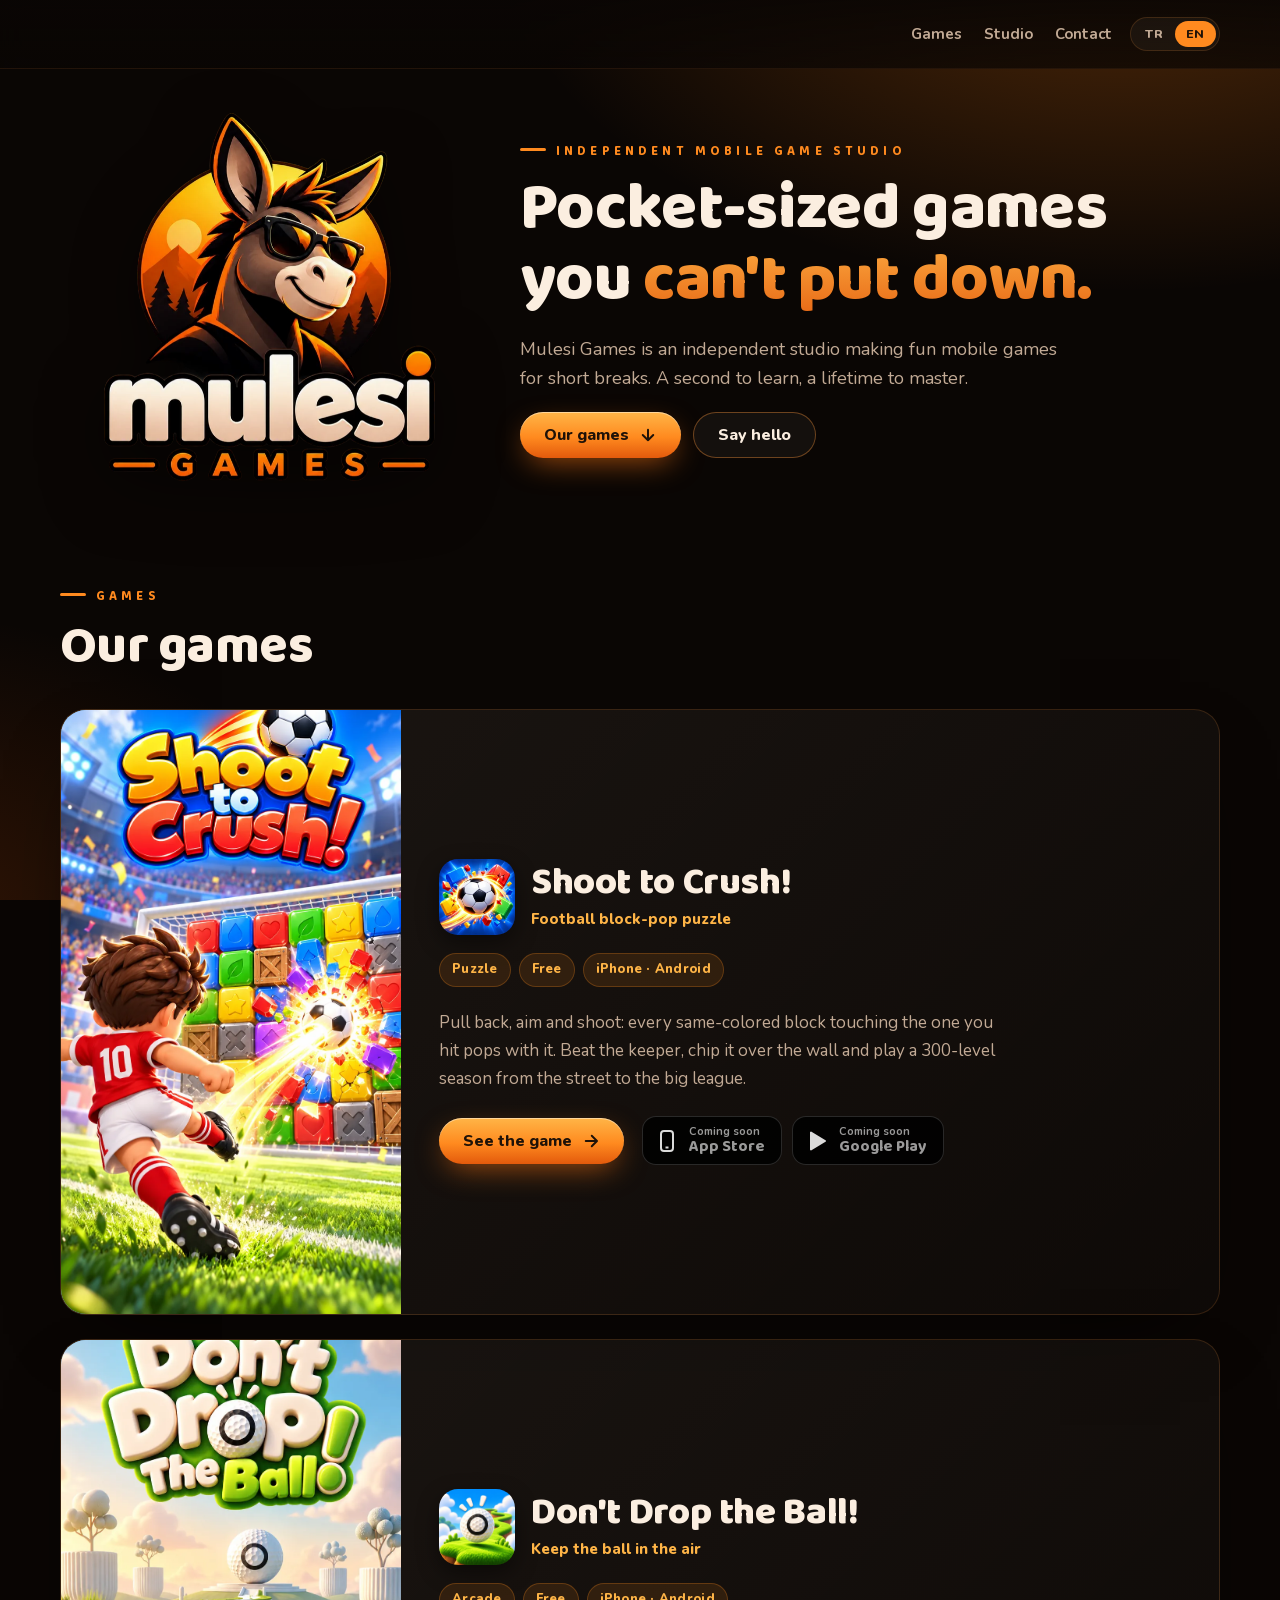
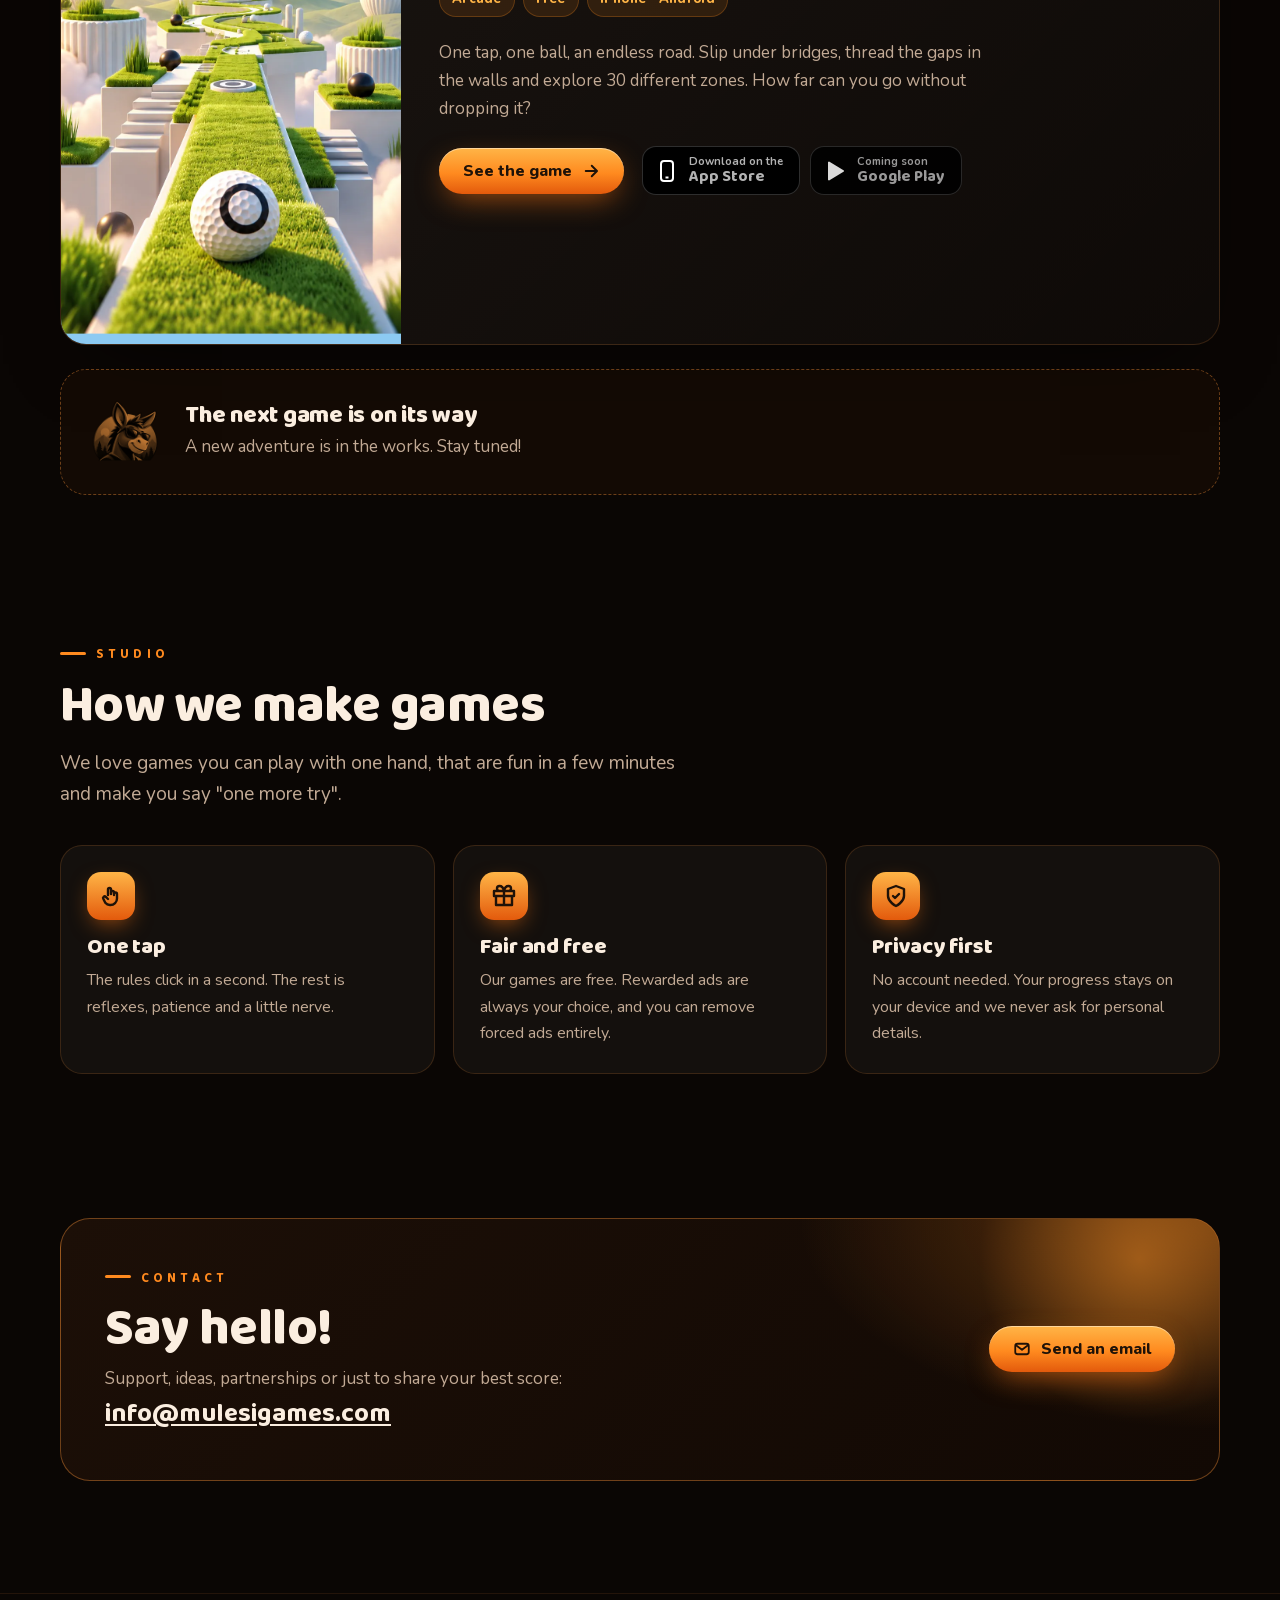
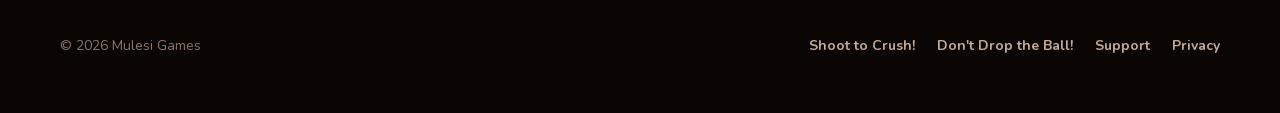
==== index.html @ 301cf57c "Don't Drop is live: App Store link on the home and game pages, Smart App Banner Co-Authored-By: Clau" ====
<!doctype html>
<html lang="en" class="lang-en">
<head>
<meta charset="utf-8">
<meta name="viewport" content="width=device-width, initial-scale=1">
<title>Mulesi Games</title>
<meta name="description" content="Mulesi Games is an independent mobile game studio. Pocket-sized games you can't put down, like Shoot to Crush! and Don't Drop the Ball!">
<meta name="theme-color" content="#0a0604">
<meta property="og:title" content="Mulesi Games">
<meta property="og:description" content="Pocket-sized games you can't put down.">
<meta property="og:image" content="https://mulesigames.com/assets/img/banner.webp">
<meta property="og:url" content="https://mulesigames.com/">
<meta name="twitter:card" content="summary_large_image">
<link rel="icon" type="image/png" href="/favicon.png">
<link rel="apple-touch-icon" href="/apple-touch-icon.png">
<link rel="preload" href="/assets/fonts/baloo2-latin.woff2" as="font" type="font/woff2" crossorigin>
<link rel="stylesheet" href="/assets/site.css?v=5">
<script>(function(){var l;try{l=localStorage.getItem("lang")}catch(e){}if(l!=="tr"&&l!=="en")l=(navigator.language||"").toLowerCase().indexOf("tr")===0?"tr":"en";document.documentElement.className="lang-"+l;document.documentElement.lang=l})()</script>
</head>
<body>

<header class="top">
  <div class="wrap">
    <a class="brand" href="/" aria-label="Mulesi Games">
      <!-- ana sayfa: hero'daki büyük logo kaydırınca küçülüp buraya yerleşir (site.js) -->
      <span class="dock" aria-hidden="true"></span>
    </a>
    <nav class="nav">
      <a href="#games"><span data-l="tr">Oyunlar</span><span data-l="en">Games</span></a>
      <a href="#studio"><span data-l="tr">Stüdyo</span><span data-l="en">Studio</span></a>
      <a href="#contact"><span data-l="tr">İletişim</span><span data-l="en">Contact</span></a>
    </nav>
    <div class="lang" role="group" aria-label="Language"><button data-set="tr">TR</button><button data-set="en">EN</button></div>
  </div>
</header>

<main>

<section class="hero">
  <div class="wrap">
    <div class="hero-copy">
      <span class="kicker"><span data-l="tr">Bağımsız mobil oyun stüdyosu</span><span data-l="en">Independent mobile game studio</span></span>
      <h1>
        <span data-l="tr">Cebine sığan, <em>elinden bırakamayacağın</em> oyunlar.</span>
        <span data-l="en">Pocket-sized games you <em>can't put down.</em></span>
      </h1>
      <p data-l="tr">Mulesi Games, kısa molalar için eğlenceli mobil oyunlar yapan bağımsız bir stüdyo. Öğrenmesi bir saniye, ustalaşması bir ömür.</p>
      <p data-l="en">Mulesi Games is an independent studio making fun mobile games for short breaks. A second to learn, a lifetime to master.</p>
      <div class="row">
        <a class="btn btn-hot" href="#games"><span data-l="tr">Oyunlarımız</span><span data-l="en">Our games</span>
          <svg viewBox="0 0 24 24" fill="none" stroke="currentColor" stroke-width="2.6" stroke-linecap="round" stroke-linejoin="round" aria-hidden="true"><path d="M12 5v14M5 12l7 7 7-7"/></svg></a>
        <a class="btn btn-ghost" href="#contact"><span data-l="tr">Bize yaz</span><span data-l="en">Say hello</span></a>
      </div>
    </div>
    <div class="hero-art hero-logo-box">
      <img class="hero-logo" src="/assets/img/mulesi-logo.webp" alt="Mulesi Games" width="640" height="707">
    </div>
  </div>
</section>

<section id="games">
  <div class="wrap">
    <span class="kicker" data-reveal><span data-l="tr">Oyunlar</span><span data-l="en">Games</span></span>
    <h2 class="title" data-reveal style="--i:1"><span data-l="tr">Oyunlarımız</span><span data-l="en">Our games</span></h2>

    <div class="games">
      <article class="game" data-reveal>
        <a class="art" href="/shoottocrush/" aria-label="Shoot to Crush!">
          <img data-parallax="-0.04" src="/shoottocrush/img/splash.webp" alt="" width="941" height="1672" loading="lazy">
        </a>
        <div class="info">
          <div class="head">
            <img src="/shoottocrush/img/icon.webp" alt="" width="76" height="76" loading="lazy">
            <div>
              <h3>Shoot to Crush!</h3>
              <div class="tag"><span data-l="tr">Şut çek, blokları patlat!</span><span data-l="en">Football block-pop puzzle</span></div>
            </div>
          </div>
          <ul class="chips">
            <li><span data-l="tr">Bulmaca</span><span data-l="en">Puzzle</span></li>
            <li><span data-l="tr">Ücretsiz</span><span data-l="en">Free</span></li>
            <li>iPhone · Android</li>
          </ul>
          <p data-l="tr">Topu ger, nişan al, şut çek: vurduğun bloğa değen aynı renkli bütün bloklar patlar. Kaleciyi atlat, barajın üstünden aşırt, mahalle sahasından büyük lige 300 seviyelik bir sezon oyna.</p>
          <p data-l="en">Pull back, aim and shoot: every same-colored block touching the one you hit pops with it. Beat the keeper, chip it over the wall and play a 300-level season from the street to the big league.</p>
          <div class="actions">
            <a class="btn btn-hot" href="/shoottocrush/"><span data-l="tr">Oyunu keşfet</span><span data-l="en">See the game</span>
              <svg viewBox="0 0 24 24" fill="none" stroke="currentColor" stroke-width="2.6" stroke-linecap="round" stroke-linejoin="round" aria-hidden="true"><path d="M5 12h14M13 5l7 7-7 7"/></svg></a>
            <div class="stores">
              <span class="store soon">
                <svg viewBox="0 0 24 24" fill="none" stroke="currentColor" stroke-width="2" aria-hidden="true"><rect x="6" y="2" width="12" height="20" rx="3"/><path d="M10.5 18.5h3"/></svg>
                <span><span data-l="tr">Yakında</span><span data-l="en">Coming soon</span><b>App Store</b></span>
              </span>
              <span class="store soon">
                <svg viewBox="0 0 24 24" aria-hidden="true"><path fill="currentColor" d="M5 3.5v17a1 1 0 0 0 1.5.87l14-8.5a1 1 0 0 0 0-1.74l-14-8.5A1 1 0 0 0 5 3.5z"/></svg>
                <span><span data-l="tr">Yakında</span><span data-l="en">Coming soon</span><b>Google Play</b></span>
              </span>
            </div>
          </div>
        </div>
      </article>

      <article class="game" data-reveal>
        <a class="art" href="/dontdrop/" aria-label="Don't Drop the Ball!">
          <img data-parallax="-0.04" src="/dontdrop/img/splash.webp" alt="" width="941" height="1672" loading="lazy">
        </a>
        <div class="info">
          <div class="head">
            <img src="/dontdrop/img/icon.webp" alt="" width="76" height="76" loading="lazy">
            <div>
              <h3>Don't Drop the Ball!</h3>
              <div class="tag"><span data-l="tr">Topu havada tut, rekoru kır</span><span data-l="en">Keep the ball in the air</span></div>
            </div>
          </div>
          <ul class="chips">
            <li>Arcade</li>
            <li><span data-l="tr">Ücretsiz</span><span data-l="en">Free</span></li>
            <li>iPhone · Android</li>
          </ul>
          <p data-l="tr">Bir dokunuş, bir top, bitmeyen bir yol. Köprülerin altından geç, duvarlardaki boşluklardan süzül, 30 farklı bölgeyi keşfet. Topu yere düşürmeden ne kadar uzağa gidebilirsin?</p>
          <p data-l="en">One tap, one ball, an endless road. Slip under bridges, thread the gaps in the walls and explore 30 different zones. How far can you go without dropping it?</p>
          <div class="actions">
            <a class="btn btn-hot" href="/dontdrop/"><span data-l="tr">Oyunu keşfet</span><span data-l="en">See the game</span>
              <svg viewBox="0 0 24 24" fill="none" stroke="currentColor" stroke-width="2.6" stroke-linecap="round" stroke-linejoin="round" aria-hidden="true"><path d="M5 12h14M13 5l7 7-7 7"/></svg></a>
            <div class="stores">
              <a class="store" href="https://apps.apple.com/app/id6822389114" target="_blank" rel="noopener" aria-label="Don't Drop the Ball! App Store">
                <svg viewBox="0 0 24 24" fill="none" stroke="currentColor" stroke-width="2" aria-hidden="true"><rect x="6" y="2" width="12" height="20" rx="3"/><path d="M10.5 18.5h3"/></svg>
                <span><span data-l="tr">Hemen indir</span><span data-l="en">Download on the</span><b>App Store</b></span>
              </a>
              <span class="store soon">
                <svg viewBox="0 0 24 24" aria-hidden="true"><path fill="currentColor" d="M5 3.5v17a1 1 0 0 0 1.5.87l14-8.5a1 1 0 0 0 0-1.74l-14-8.5A1 1 0 0 0 5 3.5z"/></svg>
                <span><span data-l="tr">Yakında</span><span data-l="en">Coming soon</span><b>Google Play</b></span>
              </span>
            </div>
          </div>
        </div>
      </article>

      <div class="next" data-reveal="left">
        <img src="/assets/img/mascot.webp" alt="" width="72" height="72" loading="lazy">
        <div>
          <h3><span data-l="tr">Sıradaki oyun yolda</span><span data-l="en">The next game is on its way</span></h3>
          <p data-l="tr">Yeni bir macera hazırlanıyor. Takipte kal!</p>
          <p data-l="en">A new adventure is in the works. Stay tuned!</p>
        </div>
      </div>
    </div>
  </div>
</section>

<section id="studio">
  <div class="wrap">
    <span class="kicker" data-reveal><span data-l="tr">Stüdyo</span><span data-l="en">Studio</span></span>
    <h2 class="title" data-reveal style="--i:1"><span data-l="tr">Nasıl oyun yapıyoruz?</span><span data-l="en">How we make games</span></h2>
    <p class="lead" data-reveal style="--i:2" data-l="tr">Tek elle oynanan, birkaç dakikada keyif veren ve her denemede "bir daha" dedirten oyunlar seviyoruz.</p>
    <p class="lead" data-reveal style="--i:2" data-l="en">We love games you can play with one hand, that are fun in a few minutes and make you say "one more try".</p>

    <div class="values">
      <div class="value" data-reveal style="--i:0">
        <div class="ic"><svg viewBox="0 0 24 24" fill="none" stroke="currentColor" stroke-width="2.4" stroke-linecap="round" stroke-linejoin="round" aria-hidden="true"><path d="M9 11V5.5a1.5 1.5 0 0 1 3 0V10m0-1.5a1.5 1.5 0 0 1 3 0V11m0-1a1.5 1.5 0 0 1 3 0v4.5a6.5 6.5 0 0 1-6.5 6.5h-.6a6 6 0 0 1-4.6-2.2L4.4 15a1.6 1.6 0 0 1 2.4-2.1L9 15"/></svg></div>
        <h3><span data-l="tr">Tek dokunuş</span><span data-l="en">One tap</span></h3>
        <p data-l="tr">Kurallar bir saniyede anlaşılır. Gerisi refleks, sabır ve biraz da cesaret.</p>
        <p data-l="en">The rules click in a second. The rest is reflexes, patience and a little nerve.</p>
      </div>
      <div class="value" data-reveal style="--i:1">
        <div class="ic"><svg viewBox="0 0 24 24" fill="none" stroke="currentColor" stroke-width="2.4" stroke-linecap="round" stroke-linejoin="round" aria-hidden="true"><path d="M20 12v9H4v-9M2 7h20v5H2zM12 21V7M12 7H7.5a2.5 2.5 0 1 1 0-5C11 2 12 7 12 7zM12 7h4.5a2.5 2.5 0 1 0 0-5C13 2 12 7 12 7z"/></svg></div>
        <h3><span data-l="tr">Adil ve ücretsiz</span><span data-l="en">Fair and free</span></h3>
        <p data-l="tr">Oyunlarımız ücretsiz. Ödüllü reklamları izleyip izlememek senin seçimin; istersen zorunlu reklamları tamamen kaldırabilirsin.</p>
        <p data-l="en">Our games are free. Rewarded ads are always your choice, and you can remove forced ads entirely.</p>
      </div>
      <div class="value" data-reveal style="--i:2">
        <div class="ic"><svg viewBox="0 0 24 24" fill="none" stroke="currentColor" stroke-width="2.4" stroke-linecap="round" stroke-linejoin="round" aria-hidden="true"><path d="M12 22s8-4 8-10V5l-8-3-8 3v7c0 6 8 10 8 10z"/><path d="M9 12l2 2 4-4"/></svg></div>
        <h3><span data-l="tr">Gizliliğe saygı</span><span data-l="en">Privacy first</span></h3>
        <p data-l="tr">Hesap açmak gerekmez. İlerlemen cihazında kalır, kişisel bilgilerini istemeyiz.</p>
        <p data-l="en">No account needed. Your progress stays on your device and we never ask for personal details.</p>
      </div>
    </div>
  </div>
</section>

<section id="contact">
  <div class="wrap">
    <div class="contact" data-reveal>
      <div>
        <span class="kicker"><span data-l="tr">İletişim</span><span data-l="en">Contact</span></span>
        <h2 class="title"><span data-l="tr">Merhaba de!</span><span data-l="en">Say hello!</span></h2>
        <p data-l="tr">Destek, öneri, iş birliği ya da sadece rekorunu paylaşmak için:</p>
        <p data-l="en">Support, ideas, partnerships or just to share your best score:</p>
        <p><a class="mail" href="mailto:info@mulesigames.com">info@mulesigames.com</a></p>
      </div>
      <a class="btn btn-hot" href="mailto:info@mulesigames.com">
        <svg viewBox="0 0 24 24" fill="none" stroke="currentColor" stroke-width="2.4" stroke-linecap="round" stroke-linejoin="round" aria-hidden="true"><rect x="3" y="5" width="18" height="14" rx="3"/><path d="M4 7l8 6 8-6"/></svg>
        <span data-l="tr">E-posta gönder</span><span data-l="en">Send an email</span></a>
    </div>
  </div>
</section>

</main>

<footer>
  <div class="wrap">
    <span>© <span data-year>2026</span> Mulesi Games</span>
    <div class="links">
      <a href="/shoottocrush/">Shoot to Crush!</a>
      <a href="/dontdrop/">Don't Drop the Ball!</a>
      <a href="/dontdrop/#support"><span data-l="tr">Destek</span><span data-l="en">Support</span></a>
      <a href="/dontdrop/privacy/"><span data-l="tr">Gizlilik</span><span data-l="en">Privacy</span></a>
    </div>
  </div>
</footer>

<script src="/assets/site.js?v=3" defer></script>
</body>
</html>
---- assets/site.css ----
/* Mulesi Games — shared styles. Warm dark like the studio banner: black, glowing orange, cream. */

@font-face { font-family: "Baloo 2"; font-style: normal; font-weight: 600 800; font-display: swap;
  src: url(/assets/fonts/baloo2-latin-ext.woff2) format("woff2");
  unicode-range: U+0100-02BA, U+02BD-02C5, U+02C7-02CC, U+02CE-02D7, U+02DD-02FF, U+0304, U+0308, U+0329, U+1D00-1DBF, U+1E00-1E9F, U+1EF2-1EFF, U+2020, U+20A0-20AB, U+20AD-20C4, U+2113, U+2C60-2C7F, U+A720-A7FF; }
@font-face { font-family: "Baloo 2"; font-style: normal; font-weight: 600 800; font-display: swap;
  src: url(/assets/fonts/baloo2-latin.woff2) format("woff2");
  unicode-range: U+0000-00FF, U+0131, U+0152-0153, U+02BB-02BC, U+02C6, U+02DA, U+02DC, U+0304, U+0308, U+0329, U+2000-206F, U+20AC, U+2122, U+2191, U+2193, U+2212, U+2215, U+FEFF, U+FFFD; }
@font-face { font-family: "Nunito"; font-style: normal; font-weight: 400 800; font-display: swap;
  src: url(/assets/fonts/nunito-latin-ext.woff2) format("woff2");
  unicode-range: U+0100-02BA, U+02BD-02C5, U+02C7-02CC, U+02CE-02D7, U+02DD-02FF, U+0304, U+0308, U+0329, U+1D00-1DBF, U+1E00-1E9F, U+1EF2-1EFF, U+2020, U+20A0-20AB, U+20AD-20C4, U+2113, U+2C60-2C7F, U+A720-A7FF; }
@font-face { font-family: "Nunito"; font-style: normal; font-weight: 400 800; font-display: swap;
  src: url(/assets/fonts/nunito-latin.woff2) format("woff2");
  unicode-range: U+0000-00FF, U+0131, U+0152-0153, U+02BB-02BC, U+02C6, U+02DA, U+02DC, U+0304, U+0308, U+0329, U+2000-206F, U+20AC, U+2122, U+2191, U+2193, U+2212, U+2215, U+FEFF, U+FFFD; }

:root {
  --bg: #0a0604;
  --bg-2: #120a06;
  --card: rgba(255, 236, 214, 0.045);
  --card-hi: rgba(255, 236, 214, 0.075);
  --line: rgba(255, 150, 60, 0.16);
  --line-hi: rgba(255, 150, 60, 0.38);
  --cream: #fbeee0;
  --muted: #c2aa95;
  --dim: #8d7764;
  --orange: #ff8a1f;
  --orange-2: #ffb547;
  --deep: #e35a0c;
  --ink: #1f1208;
  --radius: 26px;
  --display: "Baloo 2", "Nunito", system-ui, sans-serif;
  --body: "Nunito", system-ui, -apple-system, "Segoe UI", Roboto, sans-serif;
  color-scheme: dark;
}

* { box-sizing: border-box; }
html { scroll-behavior: smooth; -webkit-text-size-adjust: 100%; }
body {
  margin: 0;
  min-height: 100vh;
  background-color: var(--bg);
  background-image:
    radial-gradient(900px 520px at 88% -8%, rgba(255, 128, 20, 0.30), transparent 70%),
    radial-gradient(700px 480px at -10% 105%, rgba(227, 90, 12, 0.20), transparent 70%);
  background-attachment: fixed;
  color: var(--cream);
  font: 17px/1.65 var(--body);
  overflow-x: hidden;
}
img { max-width: 100%; height: auto; display: block; }
a { color: var(--orange-2); text-decoration-thickness: 1.5px; text-underline-offset: 3px; }
a:hover { color: var(--cream); }
h1, h2, h3 { font-family: var(--display); line-height: 1.08; margin: 0; letter-spacing: -0.01em; }
p { margin: 0 0 1em; }

/* both languages live in the page; the <html> class shows one */
.lang-tr [data-l="en"], .lang-en [data-l="tr"] { display: none !important; }

.wrap { width: min(1160px, 100% - 32px); margin-inline: auto; }

/* ------------------------------------------------------------------ header */

.top {
  position: sticky; top: 0; z-index: 20;
  background: linear-gradient(180deg, rgba(10, 6, 4, 0.92), rgba(10, 6, 4, 0.72));
  backdrop-filter: blur(14px); -webkit-backdrop-filter: blur(14px);
  border-bottom: 1px solid rgba(255, 150, 60, 0.10);
}
.top .wrap { display: flex; align-items: center; gap: 18px; height: 68px; }
.brand { display: flex; align-items: center; gap: 10px; color: var(--cream); text-decoration: none; margin-right: auto; }
.brand img { width: 44px; height: 44px; }
.brand b { font-family: var(--display); font-weight: 800; font-size: 26px; letter-spacing: -0.02em; line-height: 1; }
.brand b i { font-style: normal; color: var(--orange); }
.brand small { display: block; font-family: var(--display); font-weight: 700; font-size: 10.5px; letter-spacing: 0.42em; color: var(--orange); margin-top: 2px; }
.nav { display: flex; gap: 22px; }
.nav a { color: var(--muted); text-decoration: none; font-weight: 700; font-size: 15px; }
.nav a:hover { color: var(--cream); }
.lang {
  display: inline-flex; padding: 3px; border-radius: 999px;
  background: var(--card); border: 1px solid var(--line);
}
.lang button {
  appearance: none; border: 0; background: transparent; color: var(--muted);
  font: 800 12.5px/1 var(--body); letter-spacing: 0.06em; padding: 7px 11px; border-radius: 999px; cursor: pointer;
}
.lang-tr .lang [data-set="tr"], .lang-en .lang [data-set="en"] { background: var(--orange); color: var(--ink); }

/* ------------------------------------------------------------------ buttons, chips */

.btn {
  display: inline-flex; align-items: center; gap: 10px;
  padding: 14px 24px; border-radius: 999px;
  font: 800 16px/1 var(--body); text-decoration: none; cursor: pointer;
  transition: transform 0.15s ease, box-shadow 0.15s ease, background 0.15s ease;
}
.btn:hover { transform: translateY(-2px); }
.btn-hot {
  background: linear-gradient(180deg, var(--orange-2), var(--orange) 55%, var(--deep));
  color: var(--ink);
  box-shadow: 0 10px 30px -8px rgba(255, 120, 20, 0.65), inset 0 1px 0 rgba(255, 255, 255, 0.45);
}
.btn-hot:hover { color: var(--ink); box-shadow: 0 14px 38px -8px rgba(255, 120, 20, 0.8), inset 0 1px 0 rgba(255, 255, 255, 0.45); }
.btn-ghost { color: var(--cream); background: var(--card); border: 1px solid var(--line-hi); }
.btn-ghost:hover { color: var(--cream); background: var(--card-hi); }
.btn svg { width: 18px; height: 18px; }

.chips { display: flex; flex-wrap: wrap; gap: 8px; margin: 0 0 22px; padding: 0; list-style: none; }
.chips li {
  font-size: 13px; font-weight: 800; letter-spacing: 0.02em;
  padding: 5px 12px; border-radius: 999px;
  background: rgba(255, 138, 31, 0.12); color: var(--orange-2); border: 1px solid rgba(255, 138, 31, 0.25);
}

.stores { display: flex; flex-wrap: wrap; gap: 10px; }
.store {
  display: inline-flex; align-items: center; gap: 10px;
  padding: 9px 16px 9px 12px; border-radius: 14px;
  background: #000; border: 1px solid rgba(255, 255, 255, 0.18); color: #fff;
  text-decoration: none; line-height: 1.1;
}
.store svg { width: 24px; height: 24px; flex: none; }
.store span { display: block; font-size: 11px; color: rgba(255, 255, 255, 0.7); font-weight: 700; }
.store b { display: block; font-size: 16px; font-family: var(--display); font-weight: 700; }
.store.soon { opacity: 0.85; }
a.store { transition: transform 0.15s, border-color 0.15s; }
a.store:hover { transform: translateY(-2px); border-color: rgba(255, 255, 255, 0.5); }

/* ------------------------------------------------------------------ sections */

section { padding: 72px 0; }
.kicker {
  display: inline-block; font-family: var(--display); font-weight: 700;
  font-size: 13px; letter-spacing: 0.32em; text-transform: uppercase; color: var(--orange);
  margin-bottom: 12px;
}
.kicker::before { content: ""; display: inline-block; width: 26px; height: 3px; border-radius: 3px; background: var(--orange); vertical-align: middle; margin-right: 10px; transform: translateY(-2px); }
.title { font-size: clamp(34px, 5vw, 52px); font-weight: 800; margin-bottom: 14px; }
.lead { color: var(--muted); font-size: 19px; max-width: 640px; }

/* ------------------------------------------------------------------ studio hero */

.hero { padding: 40px 0 24px; }
.hero .wrap { display: grid; grid-template-columns: 0.75fr 1.25fr; gap: 40px; align-items: center; }
/* logo solda, yazı sağda */
.hero .hero-art { grid-column: 1; grid-row: 1; }
.hero .hero-copy { grid-column: 2; grid-row: 1; }
.hero h1 { font-size: clamp(38px, 5.6vw, 66px); font-weight: 800; margin-bottom: 18px; }
.hero h1 em { font-style: normal; background: linear-gradient(180deg, var(--orange-2), var(--deep)); -webkit-background-clip: text; background-clip: text; color: transparent; }
.hero-copy > p { color: var(--muted); font-size: 18px; max-width: 540px; }
.hero .row { display: flex; flex-wrap: wrap; gap: 12px; margin-top: 8px; }

.hero-art { position: relative; justify-self: center; width: min(360px, 100%); aspect-ratio: 483 / 430; }
.hero-art .sun {
  position: absolute; inset: -18% -14% -6%; border-radius: 50%;
  background: radial-gradient(closest-side, rgba(255, 150, 40, 0.55), rgba(255, 110, 10, 0.18) 60%, transparent);
  filter: blur(8px);
}
.hero-art .mascot { position: relative; width: 100%; height: auto; filter: drop-shadow(0 24px 40px rgba(0, 0, 0, 0.55)); }
.hero-art .ball {
  position: absolute; width: 34px; height: 34px; right: 2%; top: 4%; border-radius: 50%;
  background: radial-gradient(circle at 34% 30%, #fff3d6, var(--orange-2) 30%, var(--orange) 60%, var(--deep));
  box-shadow: 0 10px 24px -4px rgba(255, 120, 20, 0.7);
}

/* ana sayfa: standart logo hero'da büyük; kaydırınca küçülüp başlığın sol üstündeki .dock'a yerleşir (site.js,
   html.flying). JavaScript yoksa logo hero'da kalır. */
.hero-logo-box { aspect-ratio: 640 / 707; width: min(340px, 100%); }
.hero-logo { display: block; width: 100%; height: auto; filter: drop-shadow(0 24px 40px rgba(0, 0, 0, 0.55)); }
.brand .dock { display: block; width: 46px; height: 51px; }
.flying .hero-logo { visibility: hidden; }
.fly-logo {
  position: fixed; left: 0; top: 0; z-index: 30; pointer-events: none; transform-origin: 0 0; will-change: transform;
  filter: drop-shadow(0 18px 30px rgba(0, 0, 0, 0.5));
}

/* ------------------------------------------------------------------ game cards */

.games { display: grid; gap: 24px; margin-top: 34px; }
.game {
  display: grid; grid-template-columns: minmax(250px, 340px) 1fr; gap: 0;
  border-radius: var(--radius); overflow: hidden;
  background: linear-gradient(135deg, rgba(255, 236, 214, 0.07), rgba(255, 236, 214, 0.02));
  border: 1px solid var(--line);
  box-shadow: 0 30px 80px -40px rgba(0, 0, 0, 0.9);
}
.game .art { position: relative; background: #8ccaf2; min-height: 100%; }
.game .art img { width: 100%; height: 100%; object-fit: cover; object-position: 50% 12%; }
.game .info { padding: 36px 38px; display: flex; flex-direction: column; justify-content: center; }
.game .head { display: flex; align-items: center; gap: 16px; margin-bottom: 18px; }
.game .head img { width: 76px; height: 76px; border-radius: 19px; box-shadow: 0 8px 22px rgba(0, 0, 0, 0.45); }
.game h3 { font-size: clamp(28px, 3.4vw, 38px); font-weight: 800; }
.game .tag { color: var(--orange-2); font-weight: 800; font-size: 15px; margin-top: 4px; }
.game .info > p { color: var(--muted); max-width: 560px; }
.game .actions { display: flex; flex-wrap: wrap; align-items: center; gap: 14px 18px; margin-top: 6px; }

.next {
  display: flex; align-items: center; gap: 22px; padding: 26px 30px;
  border-radius: var(--radius); border: 1.5px dashed var(--line-hi);
  background: rgba(255, 138, 31, 0.04);
}
.next img { width: 72px; height: 72px; filter: grayscale(1) brightness(0.55) sepia(1) hue-rotate(-12deg) saturate(3); opacity: 0.8; }
.next h3 { font-size: 24px; font-weight: 800; }
.next p { margin: 4px 0 0; color: var(--muted); }

/* ------------------------------------------------------------------ studio values */

.values { display: grid; grid-template-columns: repeat(3, 1fr); gap: 18px; margin-top: 34px; }
.value { padding: 26px; border-radius: 22px; background: var(--card); border: 1px solid var(--line); }
.value .ic {
  width: 48px; height: 48px; border-radius: 14px; display: grid; place-items: center; margin-bottom: 16px;
  background: linear-gradient(180deg, var(--orange-2), var(--deep)); color: var(--ink);
  box-shadow: 0 8px 22px -6px rgba(255, 120, 20, 0.6);
}
.value .ic svg { width: 24px; height: 24px; }
.value h3 { font-size: 22px; font-weight: 800; margin-bottom: 8px; }
.value p { color: var(--muted); margin: 0; font-size: 16px; }

/* ------------------------------------------------------------------ contact */

.contact {
  position: relative; overflow: hidden;
  display: grid; grid-template-columns: 1fr auto; gap: 24px; align-items: center;
  padding: 44px; border-radius: 30px;
  background: radial-gradient(600px 300px at 100% 0%, rgba(255, 138, 31, 0.35), transparent 70%), linear-gradient(135deg, #1c0f07, #120904);
  border: 1px solid var(--line-hi);
}
.contact .title { margin-bottom: 8px; }
.contact p { color: var(--muted); margin: 0; }
.contact .mail { font-family: var(--display); font-weight: 700; font-size: clamp(20px, 2.6vw, 26px); color: var(--cream); word-break: break-all; }

/* ------------------------------------------------------------------ footer */

footer { padding: 40px 0 56px; border-top: 1px solid rgba(255, 150, 60, 0.10); margin-top: 40px; }
footer .wrap { display: flex; flex-wrap: wrap; gap: 14px 28px; align-items: center; justify-content: space-between; color: var(--dim); font-size: 14px; }
footer .links { display: flex; flex-wrap: wrap; gap: 8px 22px; }
footer a { color: var(--muted); text-decoration: none; font-weight: 700; }
footer a:hover { color: var(--cream); }

/* ------------------------------------------------------------------ game page */

.g-hero {
  position: relative; overflow: hidden; border-radius: 34px; margin-top: 28px;
  background: linear-gradient(180deg, #74bff3 0%, #a9dbfb 42%, #e5f4ff 70%, #bfe78f 100%);
  color: #183018;
  display: grid; grid-template-columns: 1.1fr 0.9fr; align-items: center; gap: 24px;
  padding: 48px 56px 0;
  box-shadow: 0 40px 120px -50px rgba(120, 200, 255, 0.55);
}
.g-hero::before {
  content: ""; position: absolute; inset: 0; pointer-events: none;
  background:
    radial-gradient(180px 70px at 12% 22%, rgba(255, 255, 255, 0.9), transparent 70%),
    radial-gradient(240px 80px at 30% 12%, rgba(255, 255, 255, 0.7), transparent 70%),
    radial-gradient(260px 90px at 92% 30%, rgba(255, 255, 255, 0.75), transparent 70%);
}
.g-hero > * { position: relative; }
.g-hero .copy { padding-bottom: 48px; }
.g-hero .logo { width: min(460px, 100%); filter: drop-shadow(0 14px 22px rgba(30, 80, 20, 0.28)); margin: 0 0 18px -10px; }
.g-hero .say { font-family: var(--display); font-weight: 800; font-size: clamp(22px, 2.6vw, 30px); line-height: 1.15; margin-bottom: 12px; color: #1d3b12; }
.g-hero p { color: #34512a; font-size: 18px; max-width: 520px; }
.g-hero .chips li { background: rgba(255, 255, 255, 0.65); color: #2d6a1a; border-color: rgba(45, 106, 26, 0.18); }
.phone {
  justify-self: center; width: min(320px, 80%); aspect-ratio: 941 / 1672;
  border-radius: 44px 44px 0 0; padding: 12px 12px 0; background: #11161d;
  box-shadow: 0 -10px 60px rgba(30, 60, 90, 0.35), inset 0 0 0 2px #2b333d;
}
.phone img { width: 100%; height: 100%; object-fit: cover; object-position: top; border-radius: 34px 34px 0 0; }

.shots {
  display: flex; gap: 18px; overflow-x: auto; scroll-snap-type: x mandatory;
  padding: 8px 16px 22px; margin: 30px -16px 0;
  scrollbar-width: thin; scrollbar-color: var(--orange) transparent;
}
.shots img {
  flex: none; width: 236px; aspect-ratio: 1320 / 2868; height: auto; scroll-snap-align: start;
  border-radius: 24px; box-shadow: 0 20px 50px -20px rgba(0, 0, 0, 0.9); border: 1px solid rgba(255, 255, 255, 0.08);
}

.features { display: grid; grid-template-columns: repeat(2, 1fr); gap: 18px; margin-top: 34px; }

.faq { margin-top: 30px; display: grid; gap: 12px; max-width: 820px; }
.faq details { border-radius: 18px; background: var(--card); border: 1px solid var(--line); padding: 0 22px; }
.faq details[open] { background: var(--card-hi); border-color: var(--line-hi); }
.faq summary { cursor: pointer; list-style: none; padding: 18px 0; font-weight: 800; font-size: 17px; display: flex; justify-content: space-between; gap: 16px; }
.faq summary::-webkit-details-marker { display: none; }
.faq summary::after { content: "+"; font-family: var(--display); font-size: 24px; line-height: 1; color: var(--orange); transition: transform 0.2s; }
.faq details[open] summary::after { transform: rotate(45deg); }
.faq details p { color: var(--muted); margin: 0 0 18px; }

/* ------------------------------------------------------------------ legal page */

.legal { max-width: 780px; padding-top: 48px; }
.legal h1 { font-size: clamp(32px, 4.6vw, 46px); font-weight: 800; margin-bottom: 8px; }
.legal h2 { font-size: 22px; font-weight: 800; margin: 34px 0 8px; color: var(--orange-2); }
.legal p { color: #e6d6c6; }
.legal .muted { color: var(--dim); font-size: 14px; }

/* ------------------------------------------------------------------ small screens */

@media (max-width: 860px) {
  .nav { display: none; }
  .hero { padding-top: 24px; }
  .hero .wrap { grid-template-columns: 1fr; gap: 8px; }
  .hero .hero-art, .hero .hero-copy { grid-column: 1; }
  .hero .hero-copy { grid-row: 2; }
  .hero-art { grid-row: 1; width: min(230px, 62%); }
  .hero-logo-box { width: min(200px, 52%); }
  .game { grid-template-columns: 1fr; }
  .game .art { aspect-ratio: 16 / 10; }
  .game .info { padding: 26px 22px 28px; }
  .values, .features { grid-template-columns: 1fr; }
  .contact { grid-template-columns: 1fr; padding: 30px 24px; }
  .g-hero { grid-template-columns: 1fr; padding: 32px 22px 0; text-align: left; }
  .g-hero .copy { padding-bottom: 8px; }
  section { padding: 56px 0; }
}
@media (max-width: 600px) {
  body { font-size: 16px; }
  .brand b { font-size: 23px; }
  .brand img { width: 38px; height: 38px; }
  .shots img { width: 200px; }
}

/* ------------------------------------------------------------------ motion
   Only when the visitor hasn't asked for reduced motion. Scroll reveals are armed by site.js
   (html[data-motion]) so the page is fully visible without JavaScript. */

/* scroll progress along the bottom of the header, with a ball riding the tip */
.progress { position: absolute; left: 0; right: 0; bottom: -1px; height: 3px; pointer-events: none; }
.progress i {
  position: absolute; inset: 0; transform-origin: 0 50%; transform: scaleX(var(--p, 0));
  background: linear-gradient(90deg, var(--deep), var(--orange), var(--orange-2));
}
.progress b {
  position: absolute; top: -5px; left: calc(var(--p, 0) * 100% - 13px); width: 13px; height: 13px; border-radius: 50%;
  transform: rotate(calc(var(--p, 0) * 1440deg));
  background: radial-gradient(circle at 35% 30%, #fff3d6, var(--orange-2) 35%, var(--deep));
  box-shadow: 0 0 12px rgba(255, 140, 30, 0.8);
  opacity: min(1, calc(var(--p, 0) * 40));
}

@media (prefers-reduced-motion: no-preference) {
  .top .wrap, .brand img, .brand b { transition: height 0.3s ease, width 0.3s ease, font-size 0.3s ease, transform 0.4s ease; }
  .top { transition: background 0.3s ease, box-shadow 0.3s ease; }
  .top.scrolled { background: rgba(10, 6, 4, 0.94); box-shadow: 0 10px 30px -12px rgba(0, 0, 0, 0.8); }
  .top.scrolled .wrap { height: 56px; }
  .top.scrolled .brand img { width: 36px; height: 36px; transform: rotate(-8deg); }
  .top.scrolled .brand b { font-size: 23px; }
  .top.scrolled .brand .dock { width: 40px; height: 44px; }
  .brand .dock { transition: width 0.3s ease, height 0.3s ease; }

  /* hero plays once on load */
  .hero-copy > * { animation: rise 0.8s cubic-bezier(0.2, 0.8, 0.2, 1) both; }
  .hero-copy > :nth-child(2) { animation-delay: 0.08s; }
  .hero-copy > :nth-child(3), .hero-copy > :nth-child(4) { animation-delay: 0.16s; }
  .hero-copy > :nth-child(5) { animation-delay: 0.24s; }
  .hero-art { animation: pop 0.9s cubic-bezier(0.2, 1.4, 0.4, 1) 0.15s both; }
  .hero-art .mascot { animation: float 6s ease-in-out infinite; }
  .hero-art .sun { animation: glow 4s ease-in-out infinite alternate; }
  .hero-art .ball { animation: bounce 1.6s cubic-bezier(0.5, 0, 0.5, 1) infinite alternate; }
  [data-parallax] { translate: 0 var(--py, 0px); }

  /* scroll reveals */
  html[data-motion] [data-reveal] {
    opacity: 0; transform: translateY(36px) scale(0.98);
    transition: opacity 0.7s ease, transform 0.8s cubic-bezier(0.2, 0.8, 0.2, 1);
    transition-delay: calc(var(--i, 0) * 0.1s);
  }
  html[data-motion] [data-reveal="left"] { transform: translateX(-48px); }
  html[data-motion] [data-reveal="right"] { transform: translateX(48px); }
  html[data-motion] [data-reveal].in { opacity: 1; transform: none; }

  html[data-motion] .kicker::before { width: 0; transition: width 0.6s ease 0.2s; }
  html[data-motion] .in .kicker::before, html[data-motion] .kicker.in::before, html .hero .kicker::before { width: 26px; }
  html[data-motion] .value .ic { transform: scale(0.3) rotate(-30deg); transition: transform 0.6s cubic-bezier(0.2, 1.6, 0.4, 1) calc(var(--i, 0) * 0.1s + 0.2s); }
  html[data-motion] .value.in .ic { transform: none; }
  .value { transition: transform 0.25s ease, border-color 0.25s ease, background 0.25s ease; }
  .value:hover { transform: translateY(-6px) rotate(-0.6deg); border-color: var(--line-hi); background: var(--card-hi); }
  .value:hover .ic { animation: wiggle 0.5s ease; }
  html[data-motion] .next.in img { animation: peek 2.4s ease-in-out 0.4s infinite; }

  .game .art { overflow: hidden; }
  .game .art img { transform: scale(1.08); transform-origin: 50% 30%; transition: transform 0.6s ease; }
  .game:hover .art img { transform: scale(1.12); }
  .game .head img { transition: transform 0.3s cubic-bezier(0.2, 1.6, 0.4, 1); }
  .game:hover .head img { transform: rotate(-6deg) scale(1.06); }

  .contact::before {
    content: ""; position: absolute; width: 320px; height: 320px; right: -80px; top: -120px; border-radius: 50%;
    background: radial-gradient(closest-side, rgba(255, 150, 40, 0.45), transparent); animation: glow 5s ease-in-out infinite alternate;
    pointer-events: none;
  }
  .contact > * { position: relative; }
}

@keyframes rise { from { opacity: 0; transform: translateY(26px); } }
@keyframes pop { from { opacity: 0; transform: scale(0.7) rotate(-6deg); } }
@keyframes float { 50% { transform: translateY(-12px) rotate(1.5deg); } }
@keyframes glow { from { opacity: 0.7; transform: scale(0.94); } to { opacity: 1; transform: scale(1.06); } }
@keyframes bounce { from { transform: translateY(0) scale(1.08, 0.9); } 18% { transform: translateY(-6px) scale(1); } to { transform: translateY(-64px); } }
@keyframes wiggle { 25% { transform: rotate(-12deg); } 75% { transform: rotate(10deg); } }
@keyframes peek { 0%, 70%, 100% { transform: none; } 80% { transform: translateY(-8px) rotate(-8deg); } 90% { transform: translateY(-4px) rotate(6deg); } }

@media (prefers-reduced-motion: reduce) { html { scroll-behavior: auto; } .btn { transition: none; } .progress b { display: none; } }
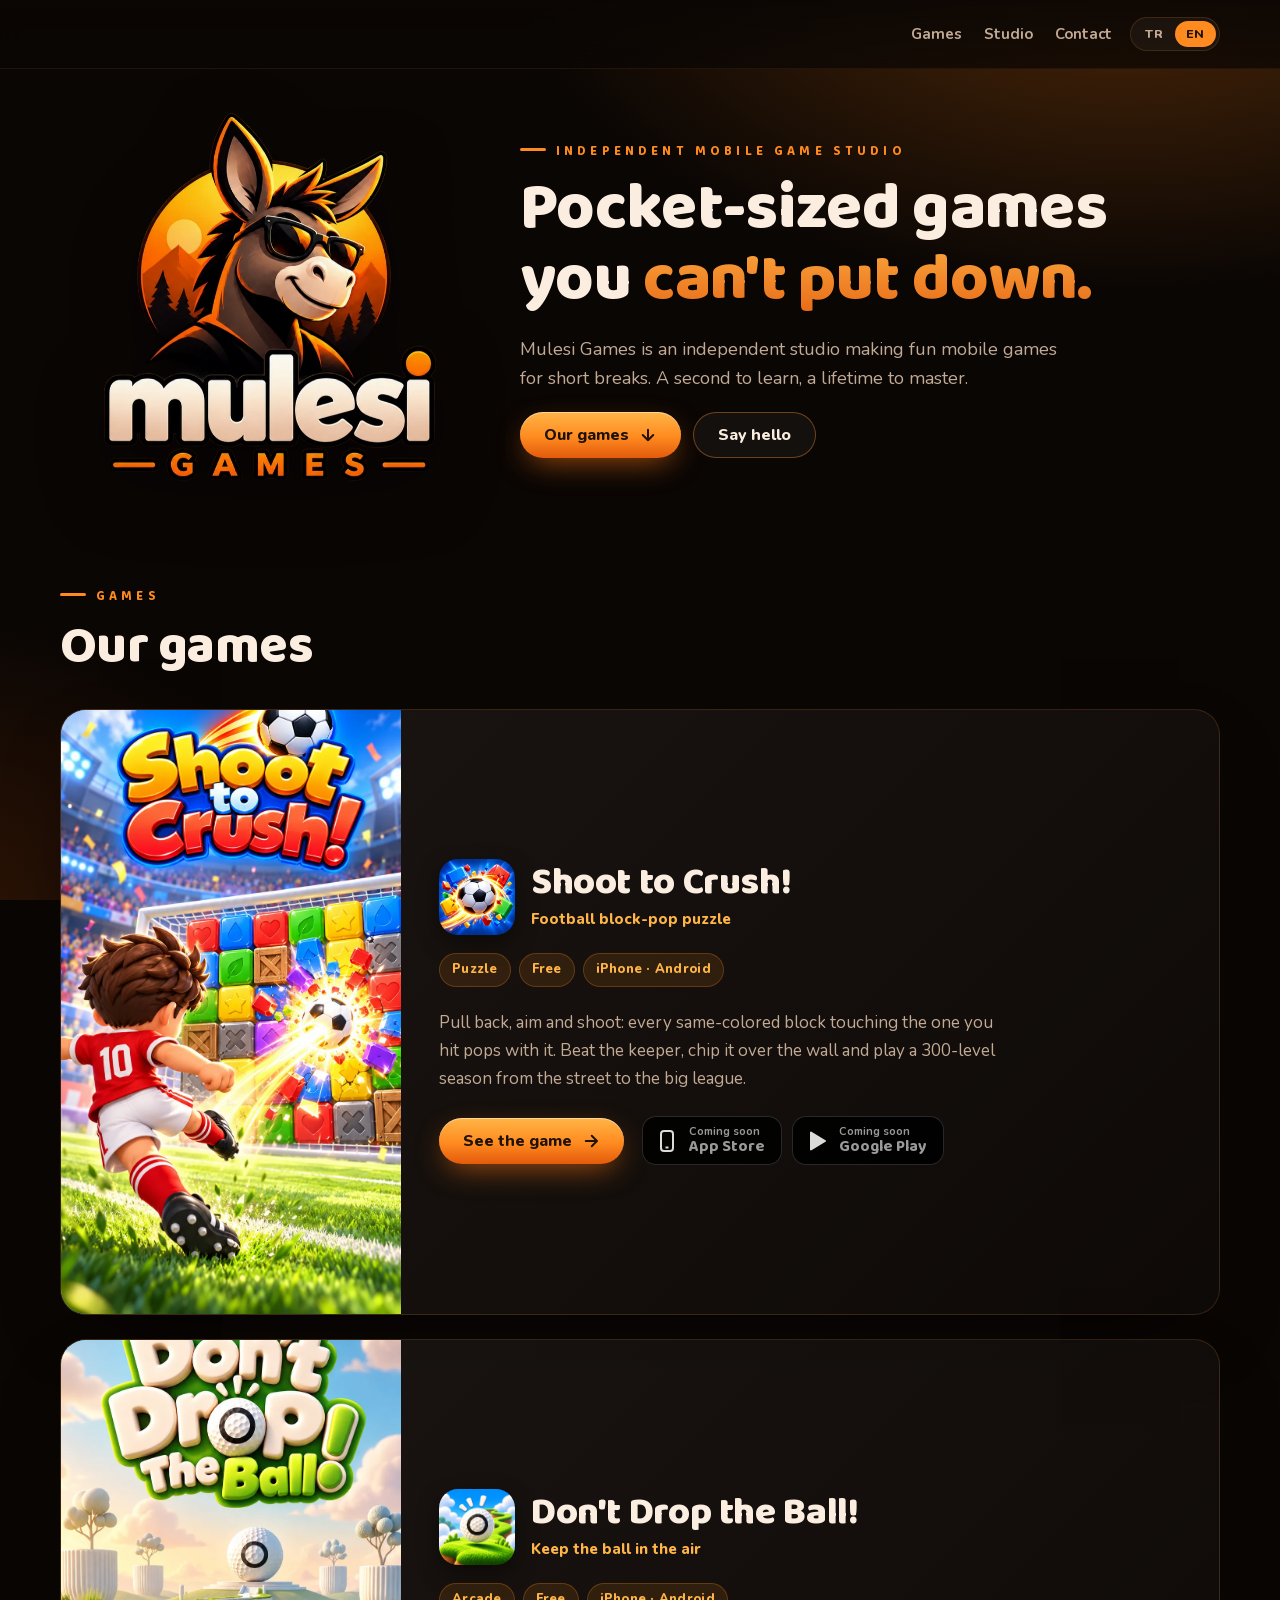
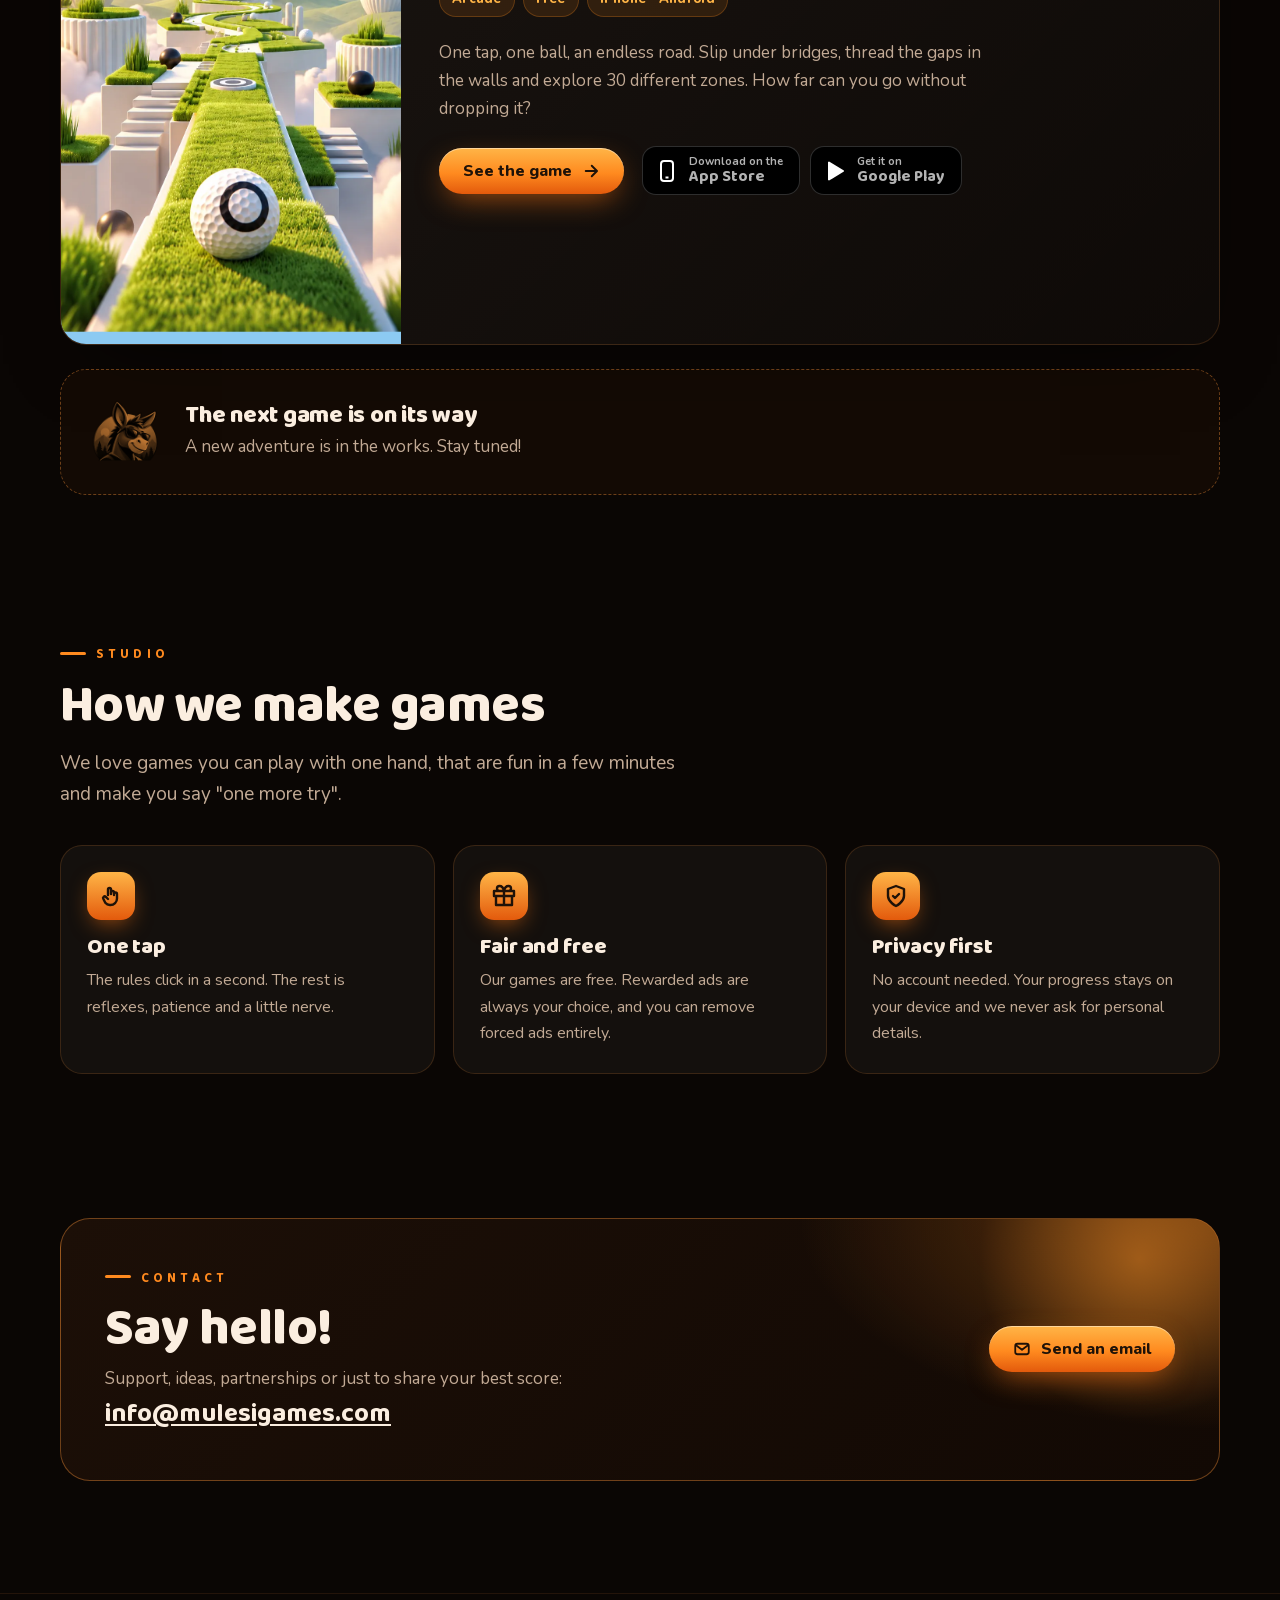
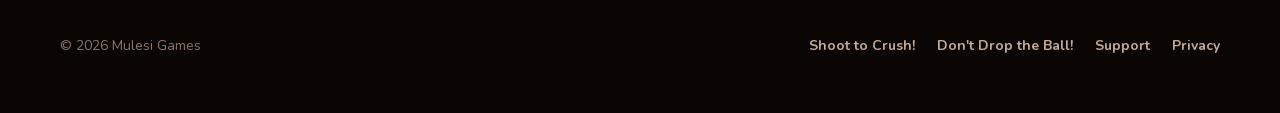
==== commit cba631a0: "Don't Drop: Google Play badge links to the live listing Co-Authored-By: Claude Opus 5.5 <noreply@ant" ====
--- a/index.html
+++ b/index.html
@@ -127,10 +127,10 @@
                 <svg viewBox="0 0 24 24" fill="none" stroke="currentColor" stroke-width="2" aria-hidden="true"><rect x="6" y="2" width="12" height="20" rx="3"/><path d="M10.5 18.5h3"/></svg>
                 <span><span data-l="tr">Hemen indir</span><span data-l="en">Download on the</span><b>App Store</b></span>
               </a>
-              <span class="store soon">
+              <a class="store" href="https://play.google.com/store/apps/details?id=com.mulesigames.dontdrop" target="_blank" rel="noopener" aria-label="Don't Drop the Ball! Google Play">
                 <svg viewBox="0 0 24 24" aria-hidden="true"><path fill="currentColor" d="M5 3.5v17a1 1 0 0 0 1.5.87l14-8.5a1 1 0 0 0 0-1.74l-14-8.5A1 1 0 0 0 5 3.5z"/></svg>
-                <span><span data-l="tr">Yakında</span><span data-l="en">Coming soon</span><b>Google Play</b></span>
-              </span>
+                <span><span data-l="tr">Hemen indir</span><span data-l="en">Get it on</span><b>Google Play</b></span>
+              </a>
             </div>
           </div>
         </div>
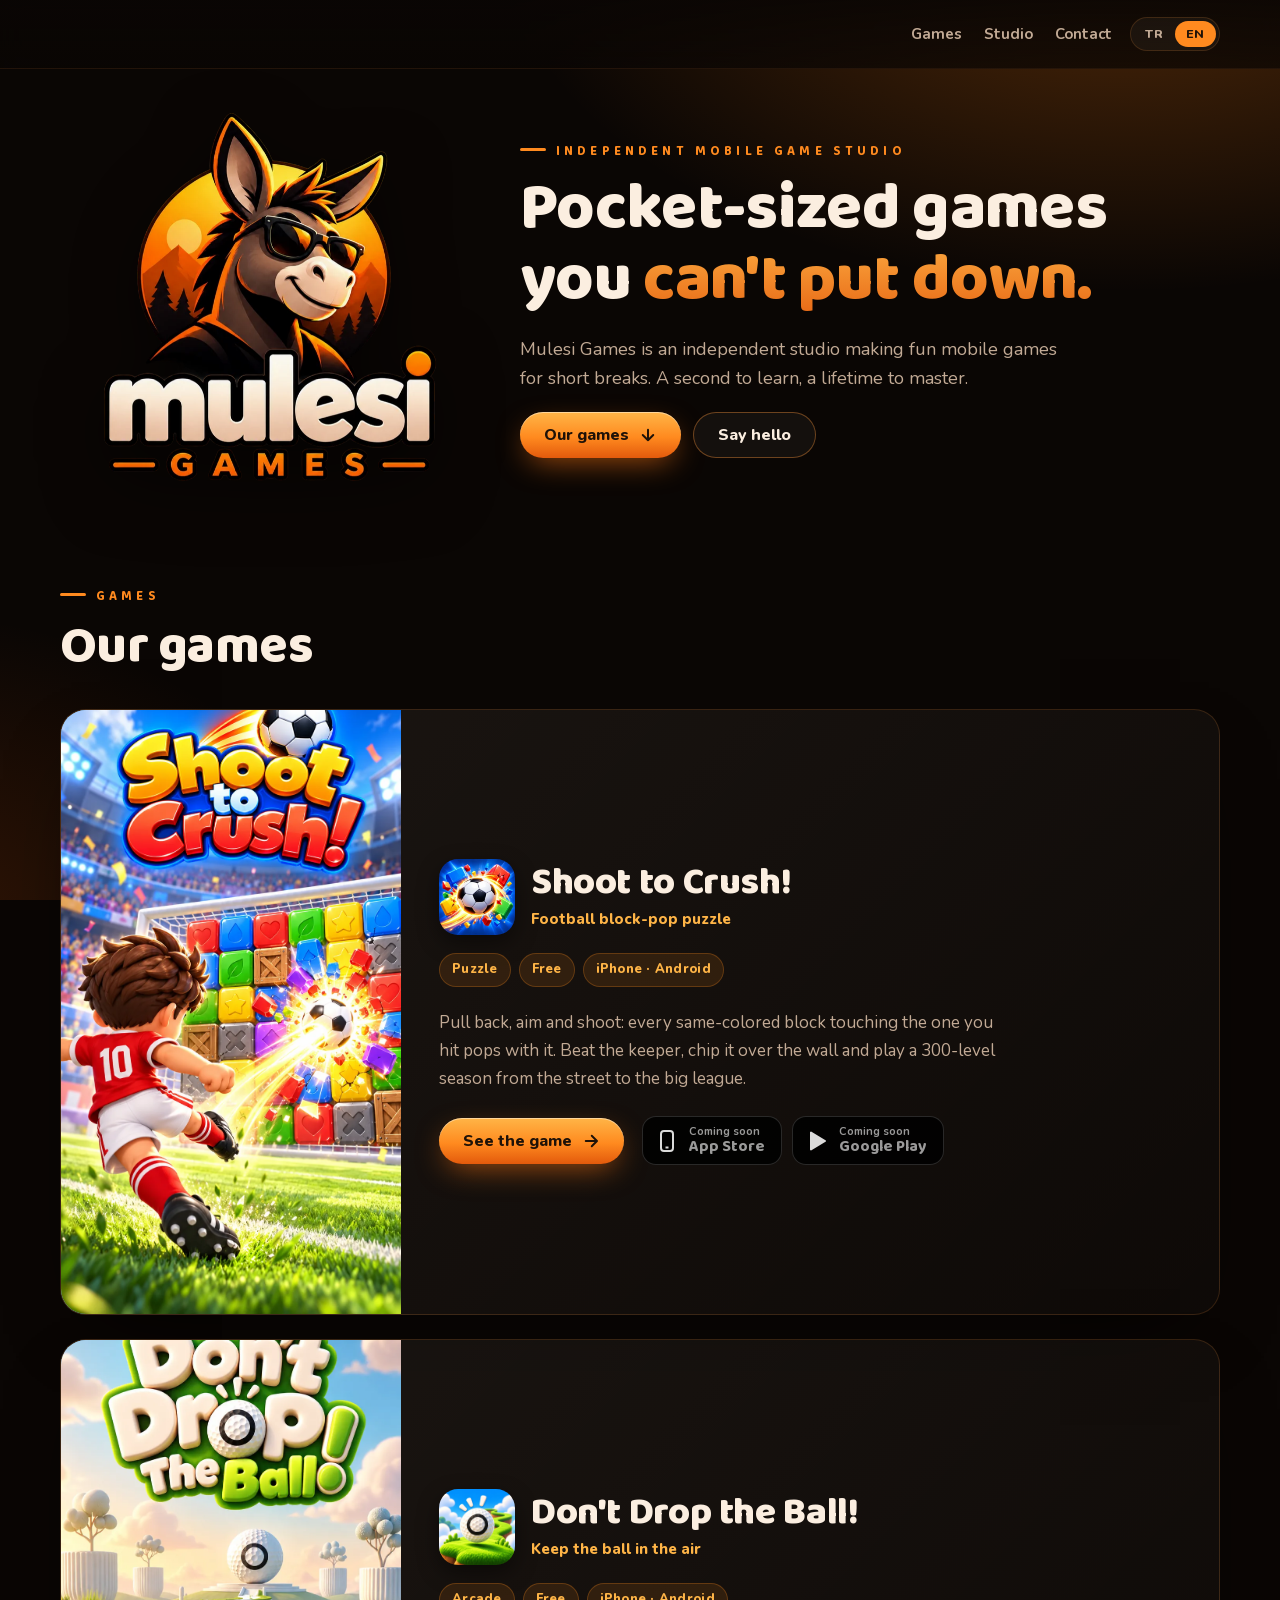
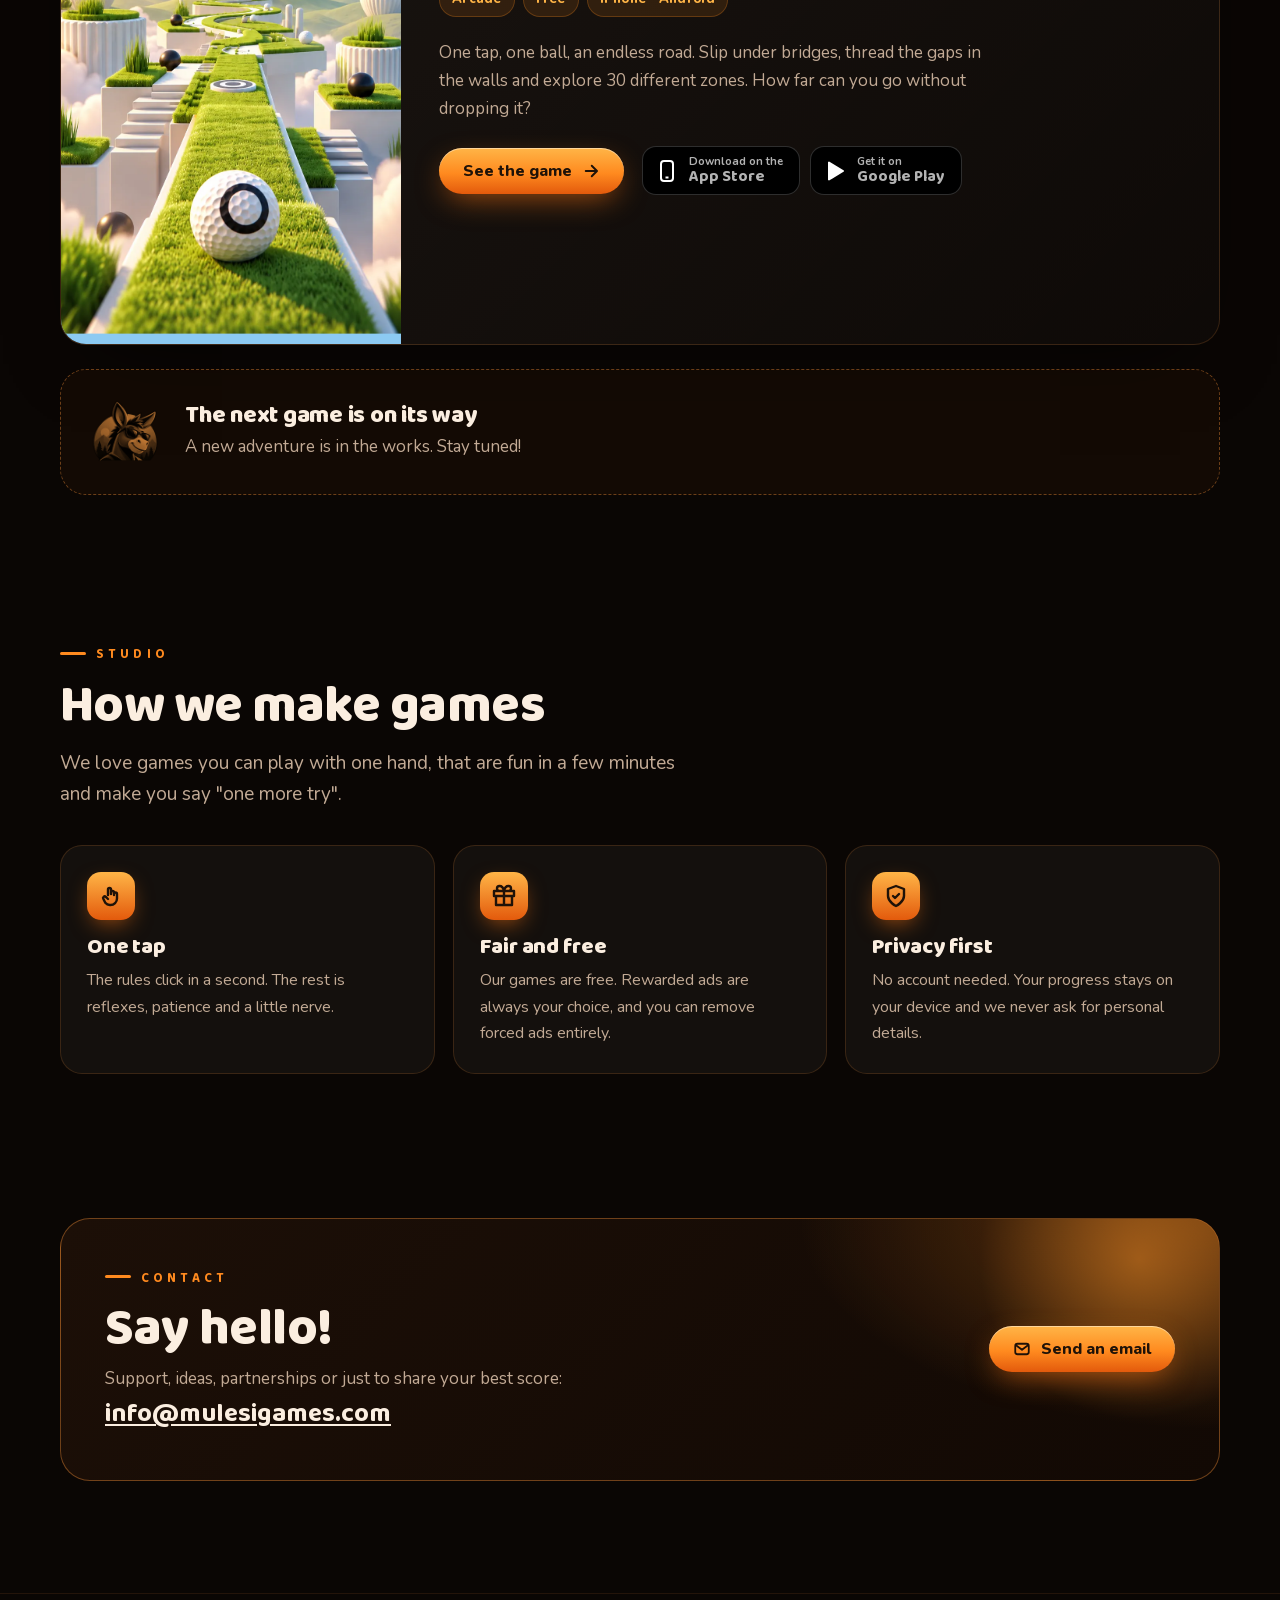
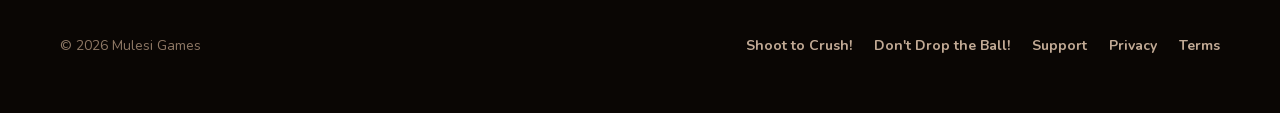
==== commit 811fea56: "Studio-wide terms of service at /terms/ (needed for the Play trader declaration) Co-Authored-By: Cla" ====
--- a/index.html
+++ b/index.html
@@ -205,6 +205,7 @@
       <a href="/dontdrop/">Don't Drop the Ball!</a>
       <a href="/dontdrop/#support"><span data-l="tr">Destek</span><span data-l="en">Support</span></a>
       <a href="/dontdrop/privacy/"><span data-l="tr">Gizlilik</span><span data-l="en">Privacy</span></a>
+      <a href="/terms/"><span data-l="tr">Kullanım koşulları</span><span data-l="en">Terms</span></a>
     </div>
   </div>
 </footer>
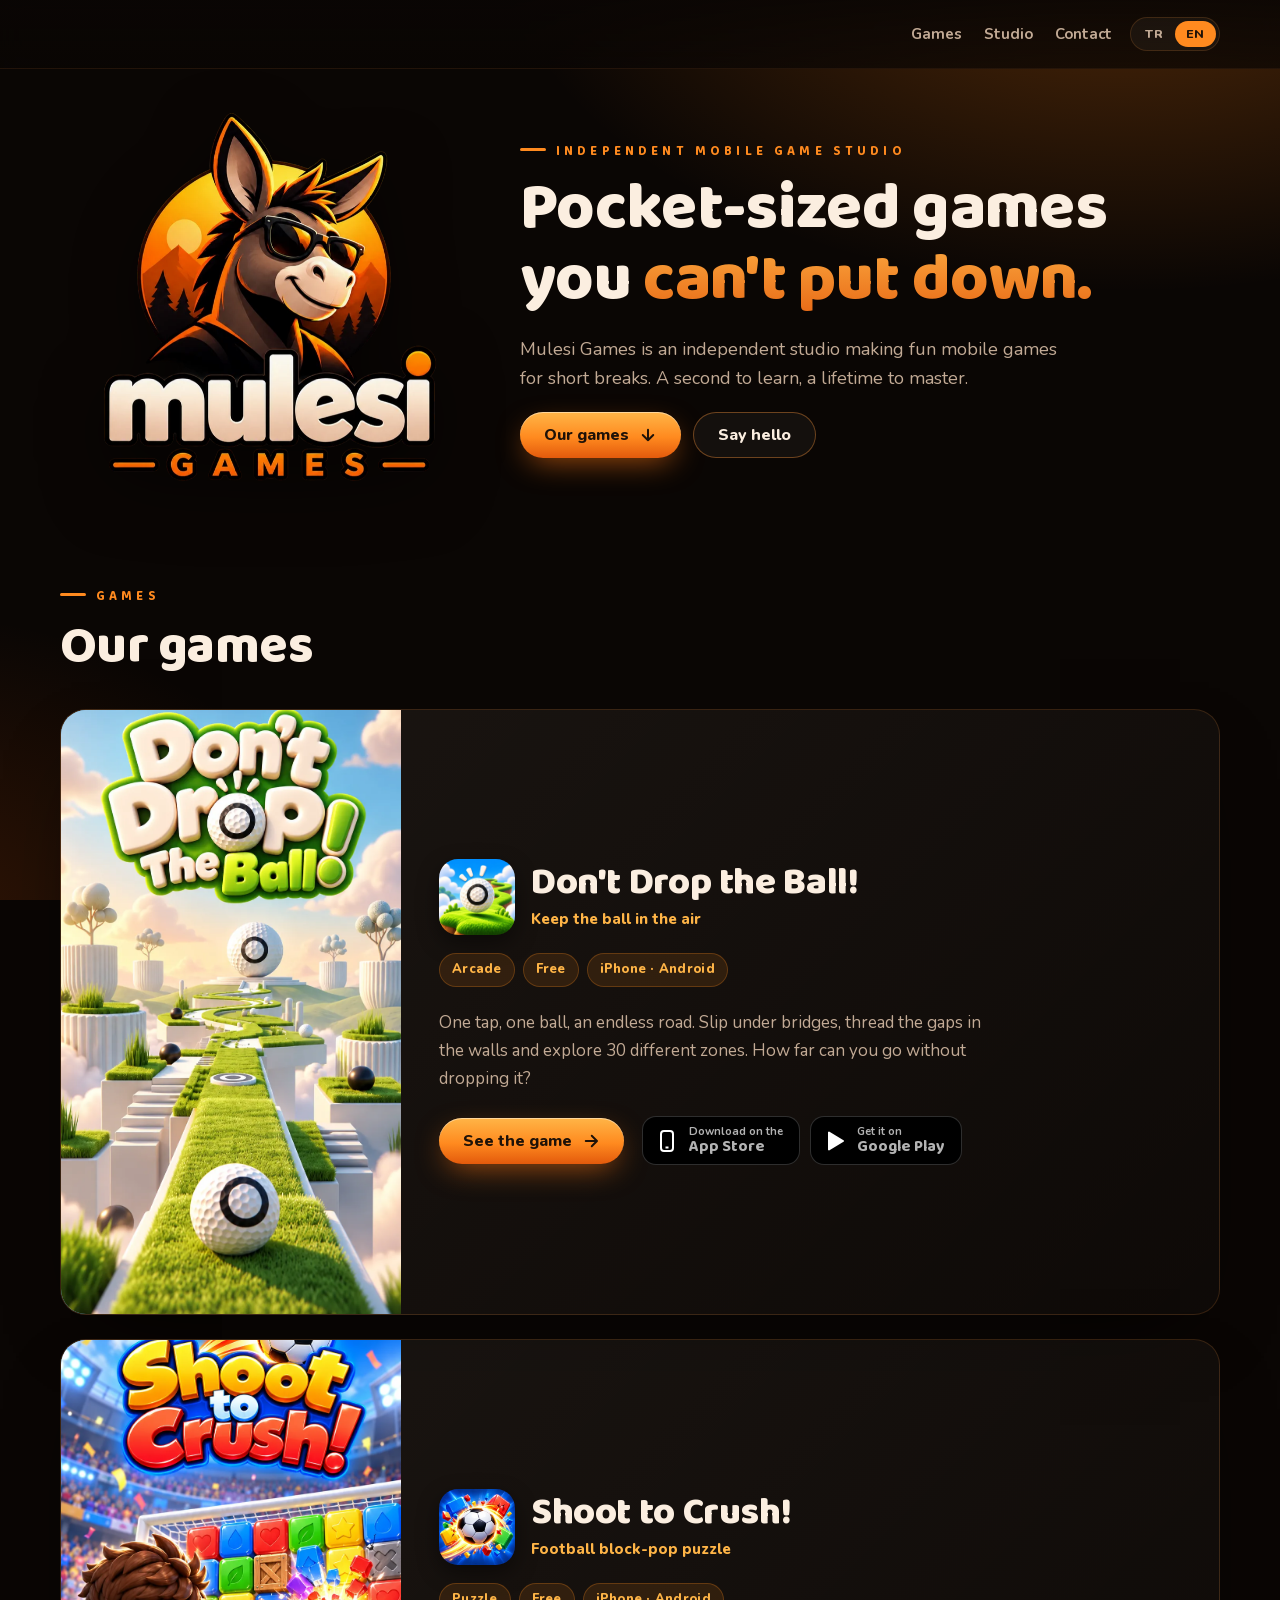
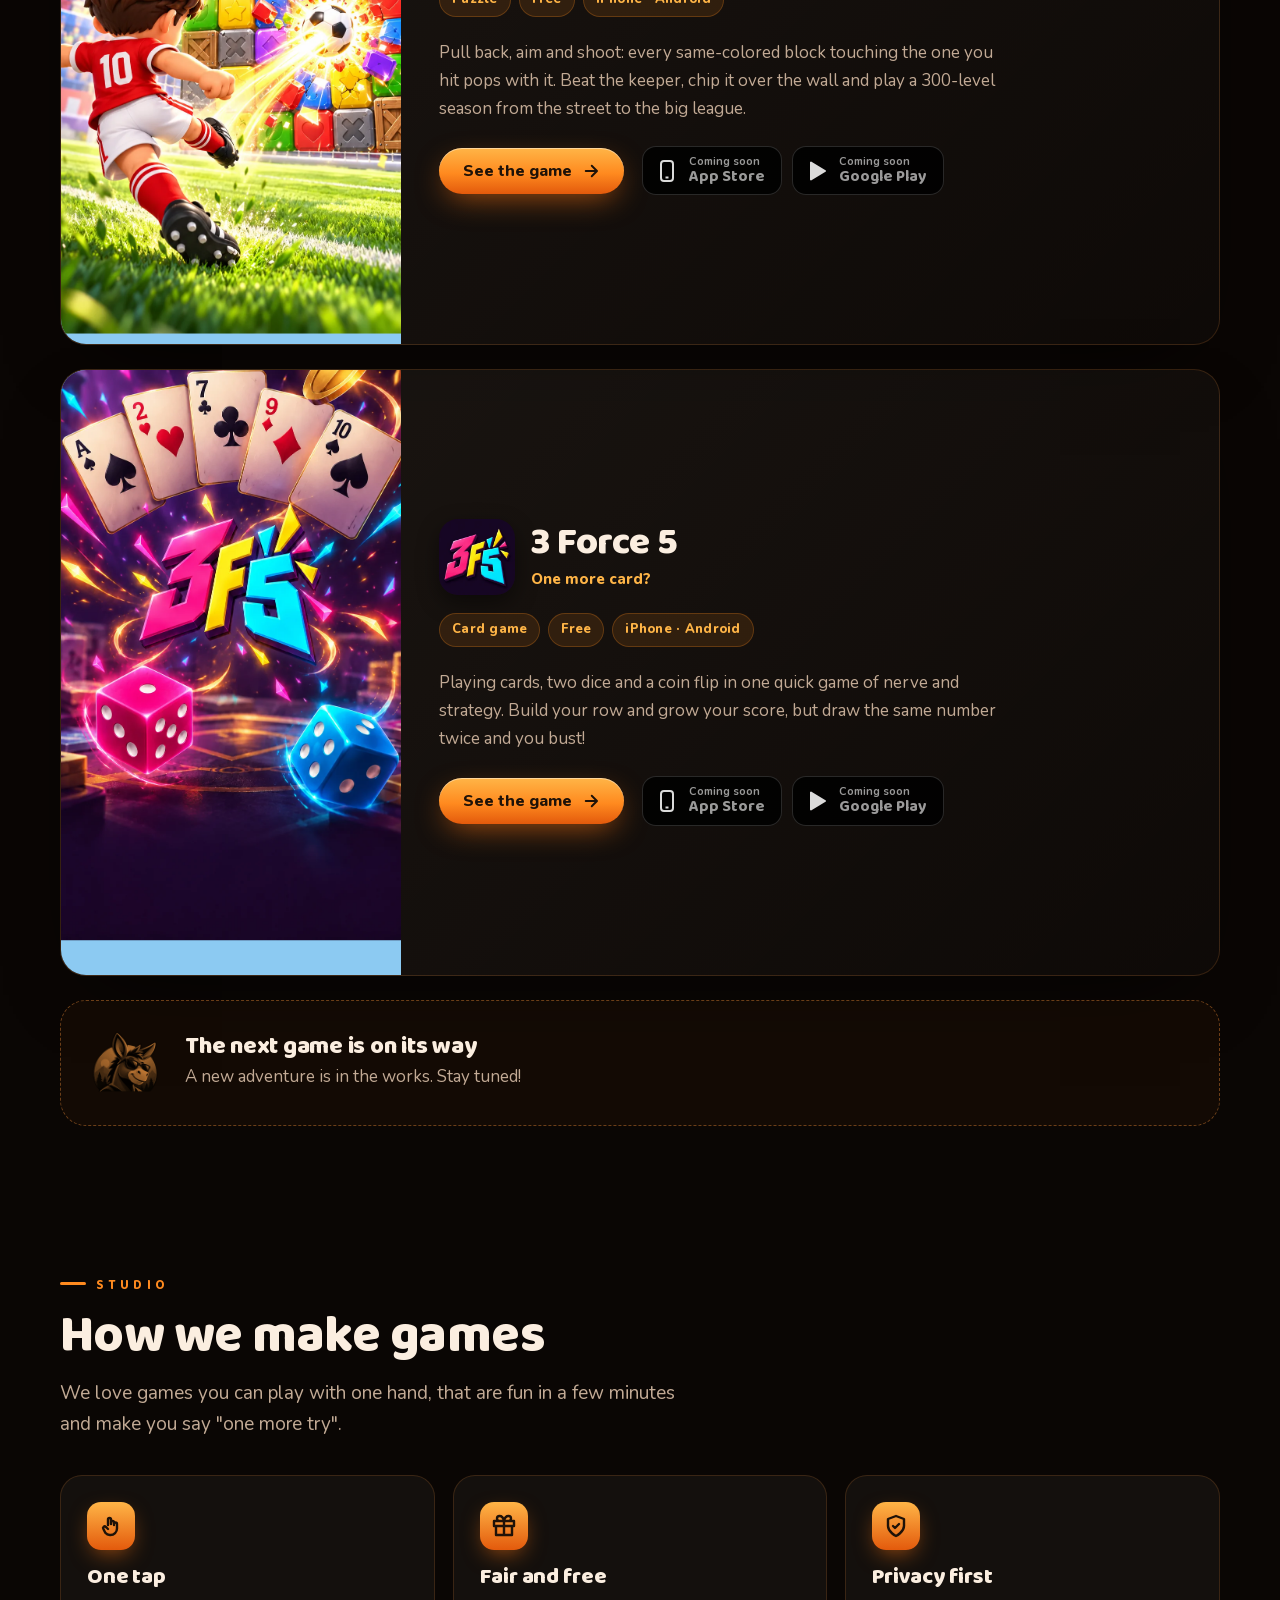
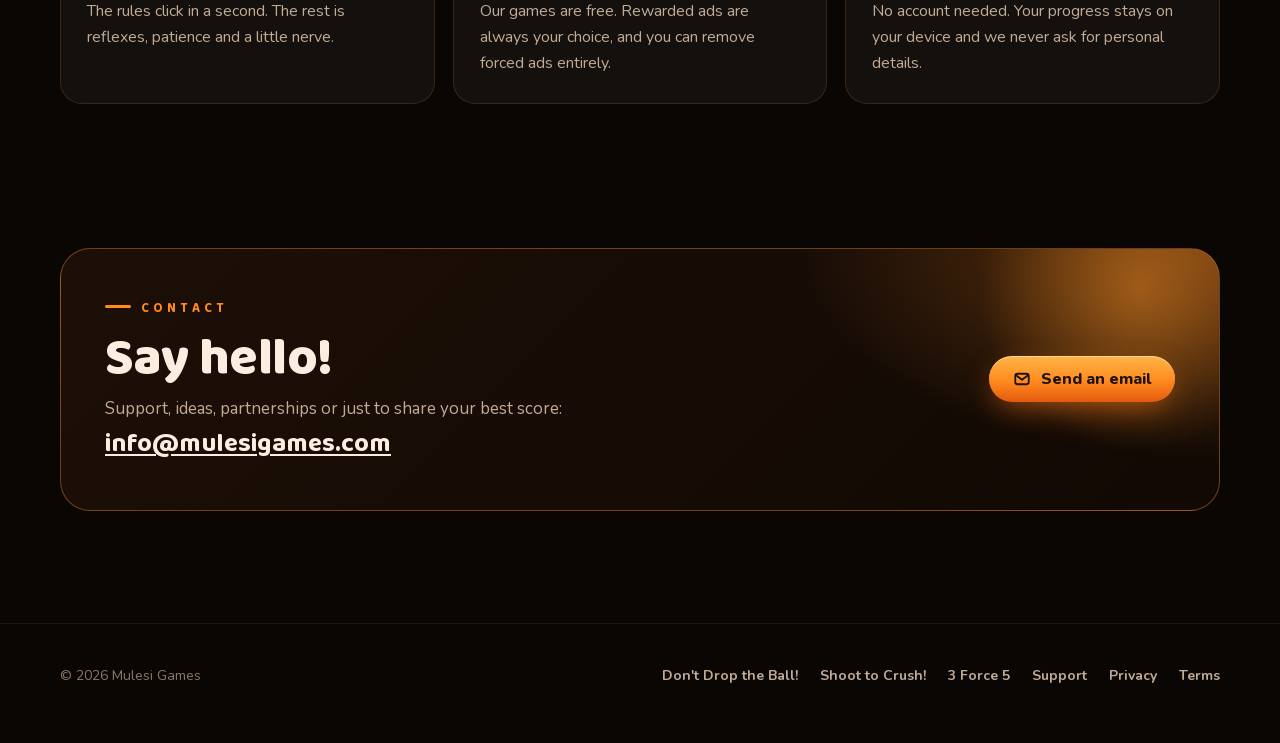
==== commit c1f1a4a4: "Home: games in order Don't Drop, Shoot to Crush, 3 Force 5 (3 Force 5 card added, page indexable) Co" ====
--- a/index.html
+++ b/index.html
@@ -4,7 +4,7 @@
 <meta charset="utf-8">
 <meta name="viewport" content="width=device-width, initial-scale=1">
 <title>Mulesi Games</title>
-<meta name="description" content="Mulesi Games is an independent mobile game studio. Pocket-sized games you can't put down, like Shoot to Crush! and Don't Drop the Ball!">
+<meta name="description" content="Mulesi Games is an independent mobile game studio. Pocket-sized games you can't put down, like Don't Drop the Ball!, Shoot to Crush! and 3 Force 5.">
 <meta name="theme-color" content="#0a0604">
 <meta property="og:title" content="Mulesi Games">
 <meta property="og:description" content="Pocket-sized games you can't put down.">
@@ -64,42 +64,6 @@
     <h2 class="title" data-reveal style="--i:1"><span data-l="tr">Oyunlarımız</span><span data-l="en">Our games</span></h2>
 
     <div class="games">
-      <article class="game" data-reveal>
-        <a class="art" href="/shoottocrush/" aria-label="Shoot to Crush!">
-          <img data-parallax="-0.04" src="/shoottocrush/img/splash.webp" alt="" width="941" height="1672" loading="lazy">
-        </a>
-        <div class="info">
-          <div class="head">
-            <img src="/shoottocrush/img/icon.webp" alt="" width="76" height="76" loading="lazy">
-            <div>
-              <h3>Shoot to Crush!</h3>
-              <div class="tag"><span data-l="tr">Şut çek, blokları patlat!</span><span data-l="en">Football block-pop puzzle</span></div>
-            </div>
-          </div>
-          <ul class="chips">
-            <li><span data-l="tr">Bulmaca</span><span data-l="en">Puzzle</span></li>
-            <li><span data-l="tr">Ücretsiz</span><span data-l="en">Free</span></li>
-            <li>iPhone · Android</li>
-          </ul>
-          <p data-l="tr">Topu ger, nişan al, şut çek: vurduğun bloğa değen aynı renkli bütün bloklar patlar. Kaleciyi atlat, barajın üstünden aşırt, mahalle sahasından büyük lige 300 seviyelik bir sezon oyna.</p>
-          <p data-l="en">Pull back, aim and shoot: every same-colored block touching the one you hit pops with it. Beat the keeper, chip it over the wall and play a 300-level season from the street to the big league.</p>
-          <div class="actions">
-            <a class="btn btn-hot" href="/shoottocrush/"><span data-l="tr">Oyunu keşfet</span><span data-l="en">See the game</span>
-              <svg viewBox="0 0 24 24" fill="none" stroke="currentColor" stroke-width="2.6" stroke-linecap="round" stroke-linejoin="round" aria-hidden="true"><path d="M5 12h14M13 5l7 7-7 7"/></svg></a>
-            <div class="stores">
-              <span class="store soon">
-                <svg viewBox="0 0 24 24" fill="none" stroke="currentColor" stroke-width="2" aria-hidden="true"><rect x="6" y="2" width="12" height="20" rx="3"/><path d="M10.5 18.5h3"/></svg>
-                <span><span data-l="tr">Yakında</span><span data-l="en">Coming soon</span><b>App Store</b></span>
-              </span>
-              <span class="store soon">
-                <svg viewBox="0 0 24 24" aria-hidden="true"><path fill="currentColor" d="M5 3.5v17a1 1 0 0 0 1.5.87l14-8.5a1 1 0 0 0 0-1.74l-14-8.5A1 1 0 0 0 5 3.5z"/></svg>
-                <span><span data-l="tr">Yakında</span><span data-l="en">Coming soon</span><b>Google Play</b></span>
-              </span>
-            </div>
-          </div>
-        </div>
-      </article>
-
       <article class="game" data-reveal>
         <a class="art" href="/dontdrop/" aria-label="Don't Drop the Ball!">
           <img data-parallax="-0.04" src="/dontdrop/img/splash.webp" alt="" width="941" height="1672" loading="lazy">
@@ -136,6 +100,78 @@
         </div>
       </article>
 
+      <article class="game" data-reveal>
+        <a class="art" href="/shoottocrush/" aria-label="Shoot to Crush!">
+          <img data-parallax="-0.04" src="/shoottocrush/img/splash.webp" alt="" width="941" height="1672" loading="lazy">
+        </a>
+        <div class="info">
+          <div class="head">
+            <img src="/shoottocrush/img/icon.webp" alt="" width="76" height="76" loading="lazy">
+            <div>
+              <h3>Shoot to Crush!</h3>
+              <div class="tag"><span data-l="tr">Şut çek, blokları patlat!</span><span data-l="en">Football block-pop puzzle</span></div>
+            </div>
+          </div>
+          <ul class="chips">
+            <li><span data-l="tr">Bulmaca</span><span data-l="en">Puzzle</span></li>
+            <li><span data-l="tr">Ücretsiz</span><span data-l="en">Free</span></li>
+            <li>iPhone · Android</li>
+          </ul>
+          <p data-l="tr">Topu ger, nişan al, şut çek: vurduğun bloğa değen aynı renkli bütün bloklar patlar. Kaleciyi atlat, barajın üstünden aşırt, mahalle sahasından büyük lige 300 seviyelik bir sezon oyna.</p>
+          <p data-l="en">Pull back, aim and shoot: every same-colored block touching the one you hit pops with it. Beat the keeper, chip it over the wall and play a 300-level season from the street to the big league.</p>
+          <div class="actions">
+            <a class="btn btn-hot" href="/shoottocrush/"><span data-l="tr">Oyunu keşfet</span><span data-l="en">See the game</span>
+              <svg viewBox="0 0 24 24" fill="none" stroke="currentColor" stroke-width="2.6" stroke-linecap="round" stroke-linejoin="round" aria-hidden="true"><path d="M5 12h14M13 5l7 7-7 7"/></svg></a>
+            <div class="stores">
+              <span class="store soon">
+                <svg viewBox="0 0 24 24" fill="none" stroke="currentColor" stroke-width="2" aria-hidden="true"><rect x="6" y="2" width="12" height="20" rx="3"/><path d="M10.5 18.5h3"/></svg>
+                <span><span data-l="tr">Yakında</span><span data-l="en">Coming soon</span><b>App Store</b></span>
+              </span>
+              <span class="store soon">
+                <svg viewBox="0 0 24 24" aria-hidden="true"><path fill="currentColor" d="M5 3.5v17a1 1 0 0 0 1.5.87l14-8.5a1 1 0 0 0 0-1.74l-14-8.5A1 1 0 0 0 5 3.5z"/></svg>
+                <span><span data-l="tr">Yakında</span><span data-l="en">Coming soon</span><b>Google Play</b></span>
+              </span>
+            </div>
+          </div>
+        </div>
+      </article>
+
+      <article class="game" data-reveal>
+        <a class="art" href="/threeforcefive/" aria-label="3 Force 5">
+          <img data-parallax="-0.04" src="/threeforcefive/img/splash.webp" alt="" width="941" height="1672" loading="lazy">
+        </a>
+        <div class="info">
+          <div class="head">
+            <img src="/threeforcefive/img/icon.webp" alt="" width="76" height="76" loading="lazy">
+            <div>
+              <h3>3 Force 5</h3>
+              <div class="tag"><span data-l="tr">Bir kart daha?</span><span data-l="en">One more card?</span></div>
+            </div>
+          </div>
+          <ul class="chips">
+            <li><span data-l="tr">Kart oyunu</span><span data-l="en">Card game</span></li>
+            <li><span data-l="tr">Ücretsiz</span><span data-l="en">Free</span></li>
+            <li>iPhone · Android</li>
+          </ul>
+          <p data-l="tr">İskambil kartları, iki zar ve bir yazı-tura parası tek bir hızlı cesaret ve strateji oyununda. Kartlarını diz, puanını büyüt; ama aynı sayıyı ikinci kez çekersen patlarsın!</p>
+          <p data-l="en">Playing cards, two dice and a coin flip in one quick game of nerve and strategy. Build your row and grow your score, but draw the same number twice and you bust!</p>
+          <div class="actions">
+            <a class="btn btn-hot" href="/threeforcefive/"><span data-l="tr">Oyunu keşfet</span><span data-l="en">See the game</span>
+              <svg viewBox="0 0 24 24" fill="none" stroke="currentColor" stroke-width="2.6" stroke-linecap="round" stroke-linejoin="round" aria-hidden="true"><path d="M5 12h14M13 5l7 7-7 7"/></svg></a>
+            <div class="stores">
+              <span class="store soon">
+                <svg viewBox="0 0 24 24" fill="none" stroke="currentColor" stroke-width="2" aria-hidden="true"><rect x="6" y="2" width="12" height="20" rx="3"/><path d="M10.5 18.5h3"/></svg>
+                <span><span data-l="tr">Yakında</span><span data-l="en">Coming soon</span><b>App Store</b></span>
+              </span>
+              <span class="store soon">
+                <svg viewBox="0 0 24 24" aria-hidden="true"><path fill="currentColor" d="M5 3.5v17a1 1 0 0 0 1.5.87l14-8.5a1 1 0 0 0 0-1.74l-14-8.5A1 1 0 0 0 5 3.5z"/></svg>
+                <span><span data-l="tr">Yakında</span><span data-l="en">Coming soon</span><b>Google Play</b></span>
+              </span>
+            </div>
+          </div>
+        </div>
+      </article>
+
       <div class="next" data-reveal="left">
         <img src="/assets/img/mascot.webp" alt="" width="72" height="72" loading="lazy">
         <div>
@@ -201,8 +237,9 @@
   <div class="wrap">
     <span>© <span data-year>2026</span> Mulesi Games</span>
     <div class="links">
+      <a href="/dontdrop/">Don't Drop the Ball!</a>
       <a href="/shoottocrush/">Shoot to Crush!</a>
-      <a href="/dontdrop/">Don't Drop the Ball!</a>
+      <a href="/threeforcefive/">3 Force 5</a>
       <a href="/dontdrop/#support"><span data-l="tr">Destek</span><span data-l="en">Support</span></a>
       <a href="/dontdrop/privacy/"><span data-l="tr">Gizlilik</span><span data-l="en">Privacy</span></a>
       <a href="/terms/"><span data-l="tr">Kullanım koşulları</span><span data-l="en">Terms</span></a>
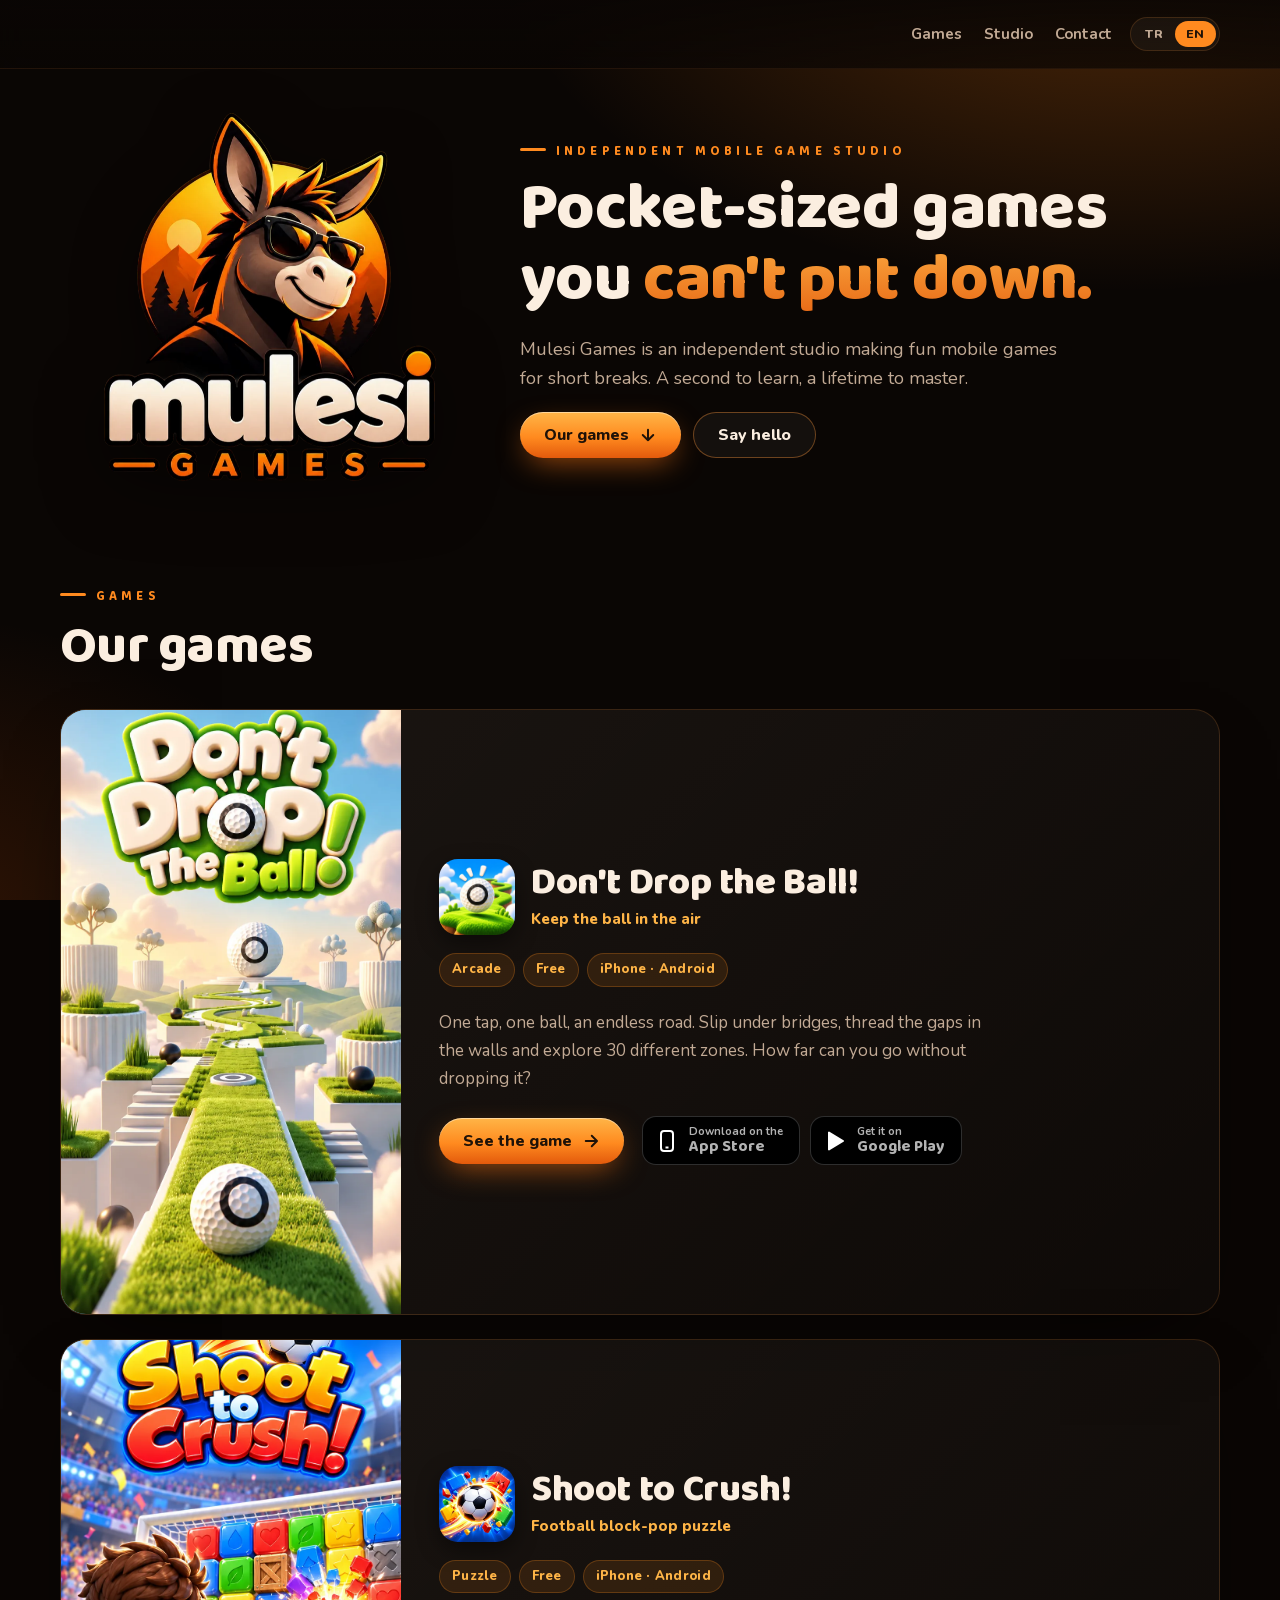
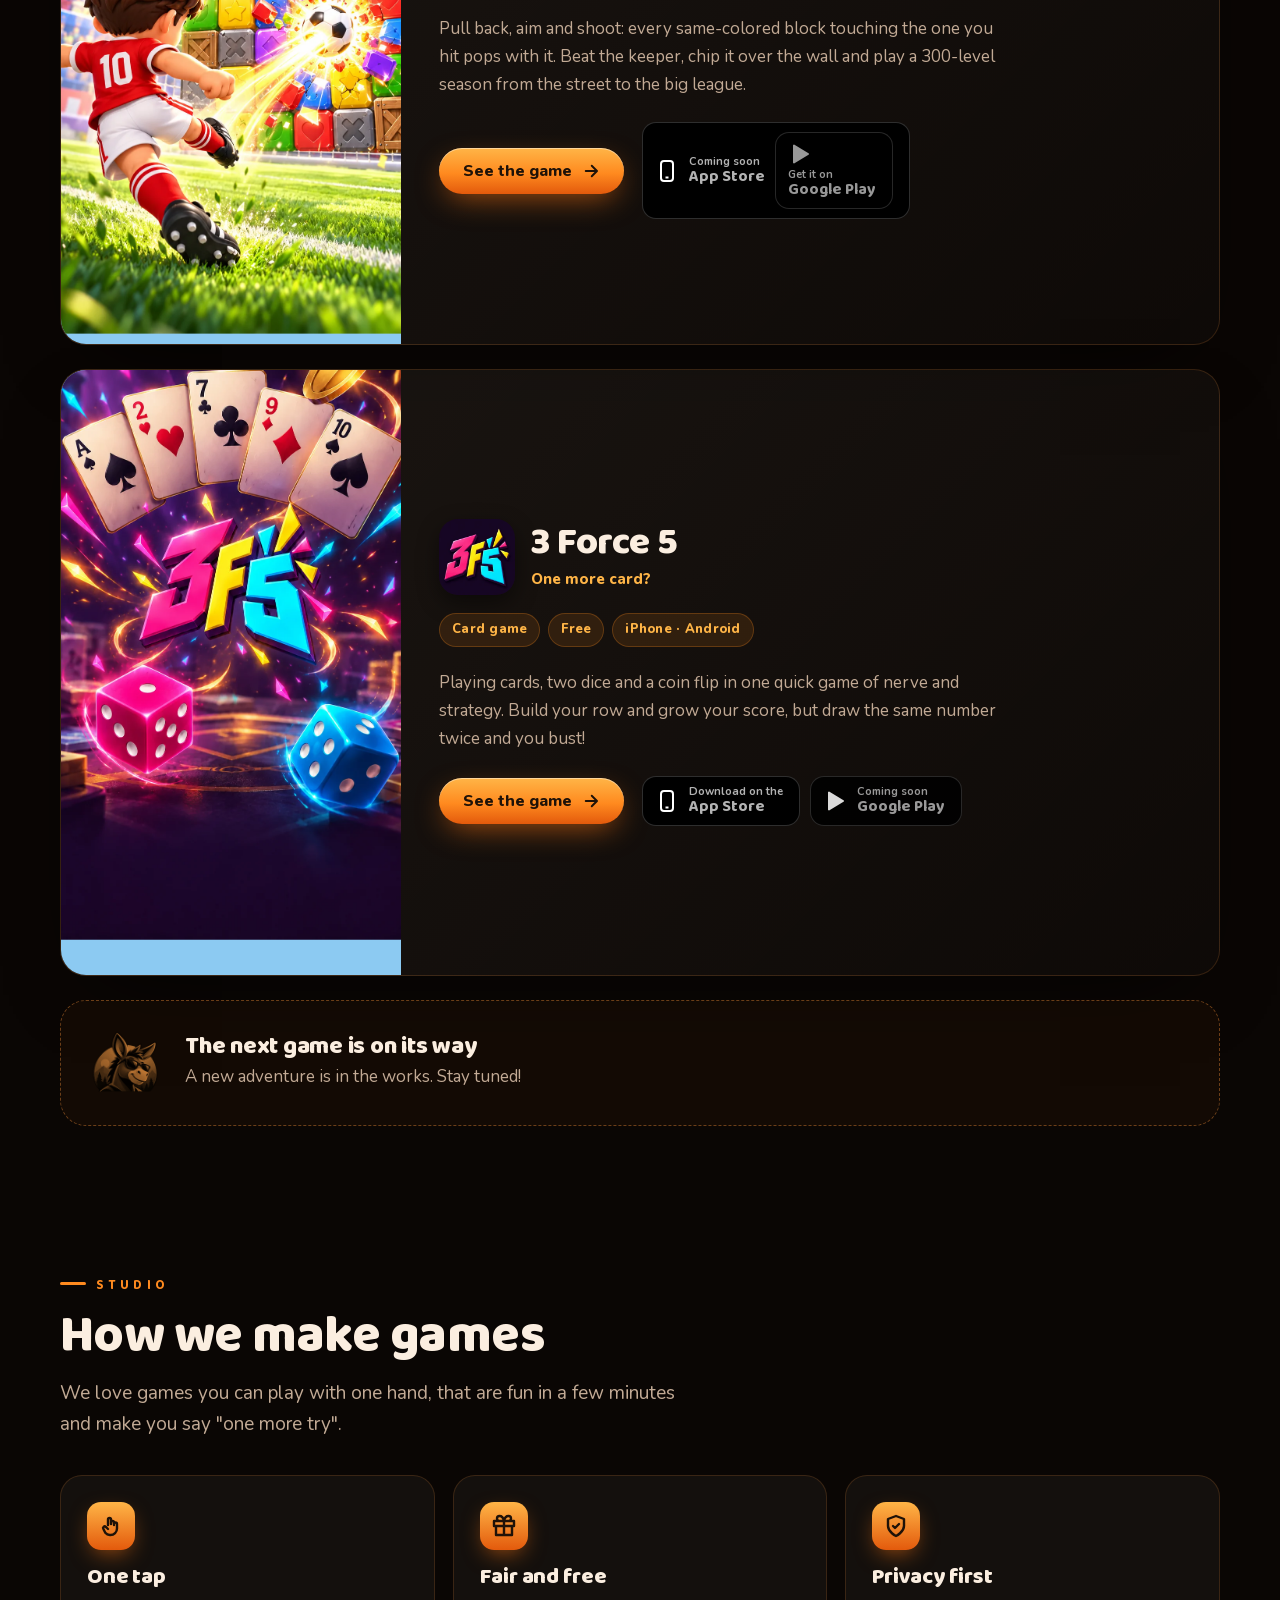
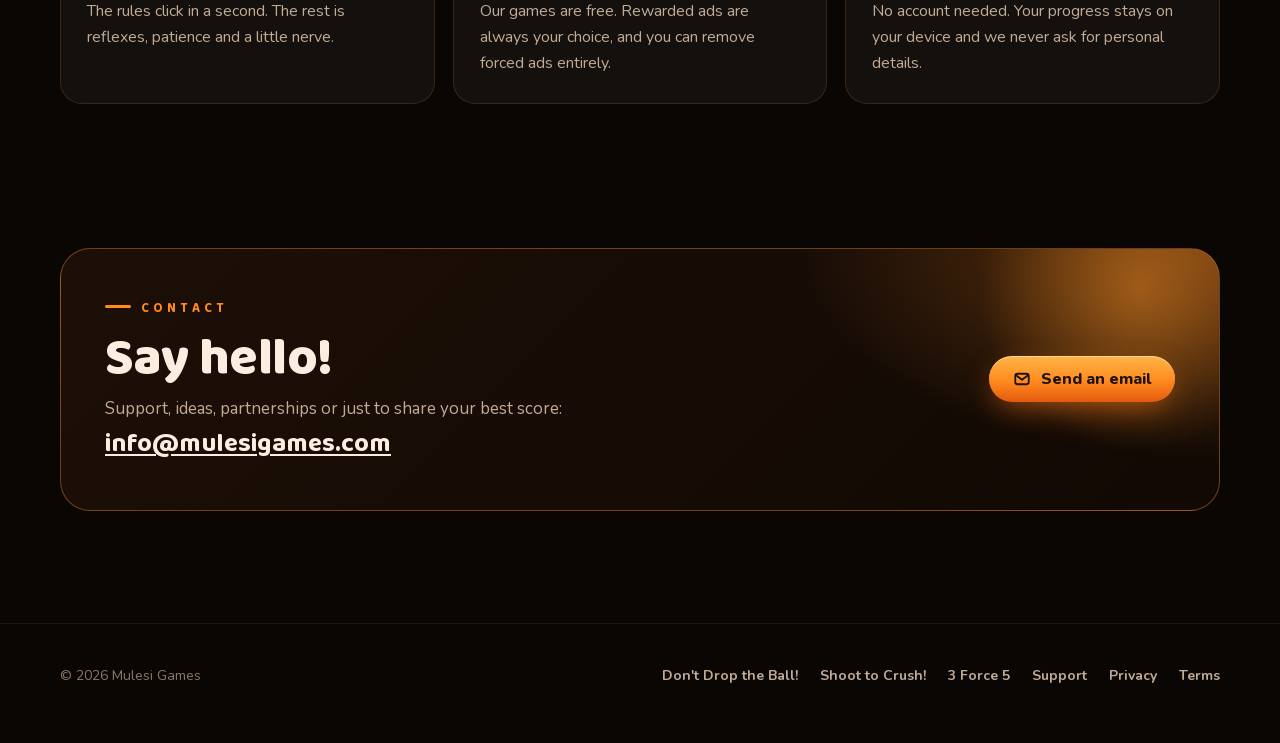
==== commit ede0287f: "Store links: Shoot to Crush on Google Play, 3 Force 5 on the App Store (+ Smart App Banner); game pa" ====
--- a/index.html
+++ b/index.html
@@ -123,14 +123,14 @@
             <a class="btn btn-hot" href="/shoottocrush/"><span data-l="tr">Oyunu keşfet</span><span data-l="en">See the game</span>
               <svg viewBox="0 0 24 24" fill="none" stroke="currentColor" stroke-width="2.6" stroke-linecap="round" stroke-linejoin="round" aria-hidden="true"><path d="M5 12h14M13 5l7 7-7 7"/></svg></a>
             <div class="stores">
-              <span class="store soon">
+              <a class="store" href="https://play.google.com/store/apps/details?id=com.mulesigames.shoottocrush" target="_blank" rel="noopener" aria-label="Shoot to Crush! Google Play">
                 <svg viewBox="0 0 24 24" fill="none" stroke="currentColor" stroke-width="2" aria-hidden="true"><rect x="6" y="2" width="12" height="20" rx="3"/><path d="M10.5 18.5h3"/></svg>
                 <span><span data-l="tr">Yakında</span><span data-l="en">Coming soon</span><b>App Store</b></span>
               </span>
               <span class="store soon">
                 <svg viewBox="0 0 24 24" aria-hidden="true"><path fill="currentColor" d="M5 3.5v17a1 1 0 0 0 1.5.87l14-8.5a1 1 0 0 0 0-1.74l-14-8.5A1 1 0 0 0 5 3.5z"/></svg>
-                <span><span data-l="tr">Yakında</span><span data-l="en">Coming soon</span><b>Google Play</b></span>
-              </span>
+                <span><span data-l="tr">Hemen indir</span><span data-l="en">Get it on</span><b>Google Play</b></span>
+              </a>
             </div>
           </div>
         </div>
@@ -159,10 +159,10 @@
             <a class="btn btn-hot" href="/threeforcefive/"><span data-l="tr">Oyunu keşfet</span><span data-l="en">See the game</span>
               <svg viewBox="0 0 24 24" fill="none" stroke="currentColor" stroke-width="2.6" stroke-linecap="round" stroke-linejoin="round" aria-hidden="true"><path d="M5 12h14M13 5l7 7-7 7"/></svg></a>
             <div class="stores">
-              <span class="store soon">
+              <a class="store" href="https://apps.apple.com/app/id6828114107" target="_blank" rel="noopener" aria-label="3 Force 5 App Store">
                 <svg viewBox="0 0 24 24" fill="none" stroke="currentColor" stroke-width="2" aria-hidden="true"><rect x="6" y="2" width="12" height="20" rx="3"/><path d="M10.5 18.5h3"/></svg>
-                <span><span data-l="tr">Yakında</span><span data-l="en">Coming soon</span><b>App Store</b></span>
-              </span>
+                <span><span data-l="tr">Hemen indir</span><span data-l="en">Download on the</span><b>App Store</b></span>
+              </a>
               <span class="store soon">
                 <svg viewBox="0 0 24 24" aria-hidden="true"><path fill="currentColor" d="M5 3.5v17a1 1 0 0 0 1.5.87l14-8.5a1 1 0 0 0 0-1.74l-14-8.5A1 1 0 0 0 5 3.5z"/></svg>
                 <span><span data-l="tr">Yakında</span><span data-l="en">Coming soon</span><b>Google Play</b></span>
@@ -247,6 +247,6 @@
   </div>
 </footer>
 
-<script src="/assets/site.js?v=3" defer></script>
+<script src="/assets/site.js?v=4" defer></script>
 </body>
 </html>
--- a/assets/site.css
+++ b/assets/site.css
@@ -72,6 +72,7 @@
 .brand b { font-family: var(--display); font-weight: 800; font-size: 26px; letter-spacing: -0.02em; line-height: 1; }
 .brand b i { font-style: normal; color: var(--orange); }
 .brand small { display: block; font-family: var(--display); font-weight: 700; font-size: 10.5px; letter-spacing: 0.42em; color: var(--orange); margin-top: 2px; }
+.brand img.mark { width: 46px; height: 51px; filter: drop-shadow(0 6px 12px rgba(0, 0, 0, 0.45)); }
 .nav { display: flex; gap: 22px; }
 .nav a { color: var(--muted); text-decoration: none; font-weight: 700; font-size: 15px; }
 .nav a:hover { color: var(--cream); }
@@ -318,6 +319,7 @@
   body { font-size: 16px; }
   .brand b { font-size: 23px; }
   .brand img { width: 38px; height: 38px; }
+  .brand img.mark { width: 40px; height: 44px; }
   .shots img { width: 200px; }
 }
 
@@ -347,6 +349,7 @@
   .top.scrolled .brand img { width: 36px; height: 36px; transform: rotate(-8deg); }
   .top.scrolled .brand b { font-size: 23px; }
   .top.scrolled .brand .dock { width: 40px; height: 44px; }
+  .top.scrolled .brand img.mark { width: 40px; height: 44px; transform: none; }
   .brand .dock { transition: width 0.3s ease, height 0.3s ease; }
 
   /* hero plays once on load */
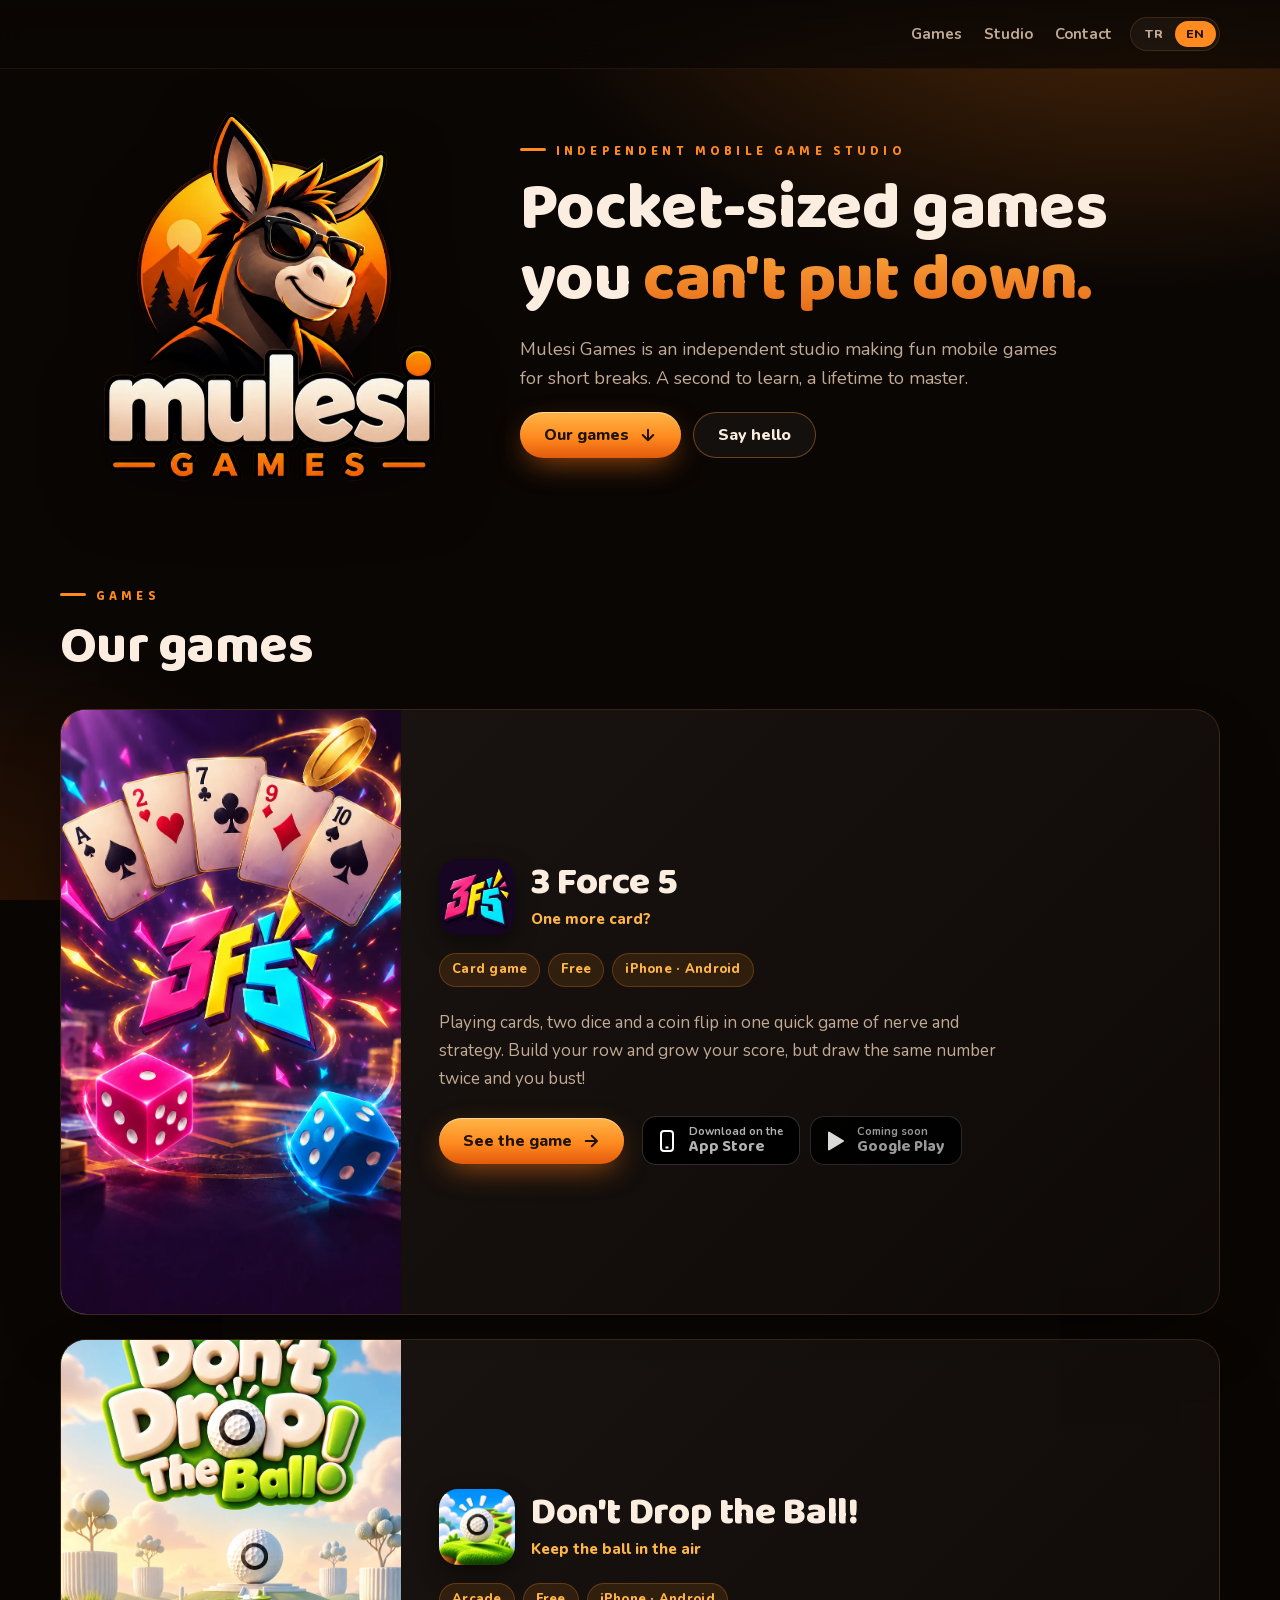
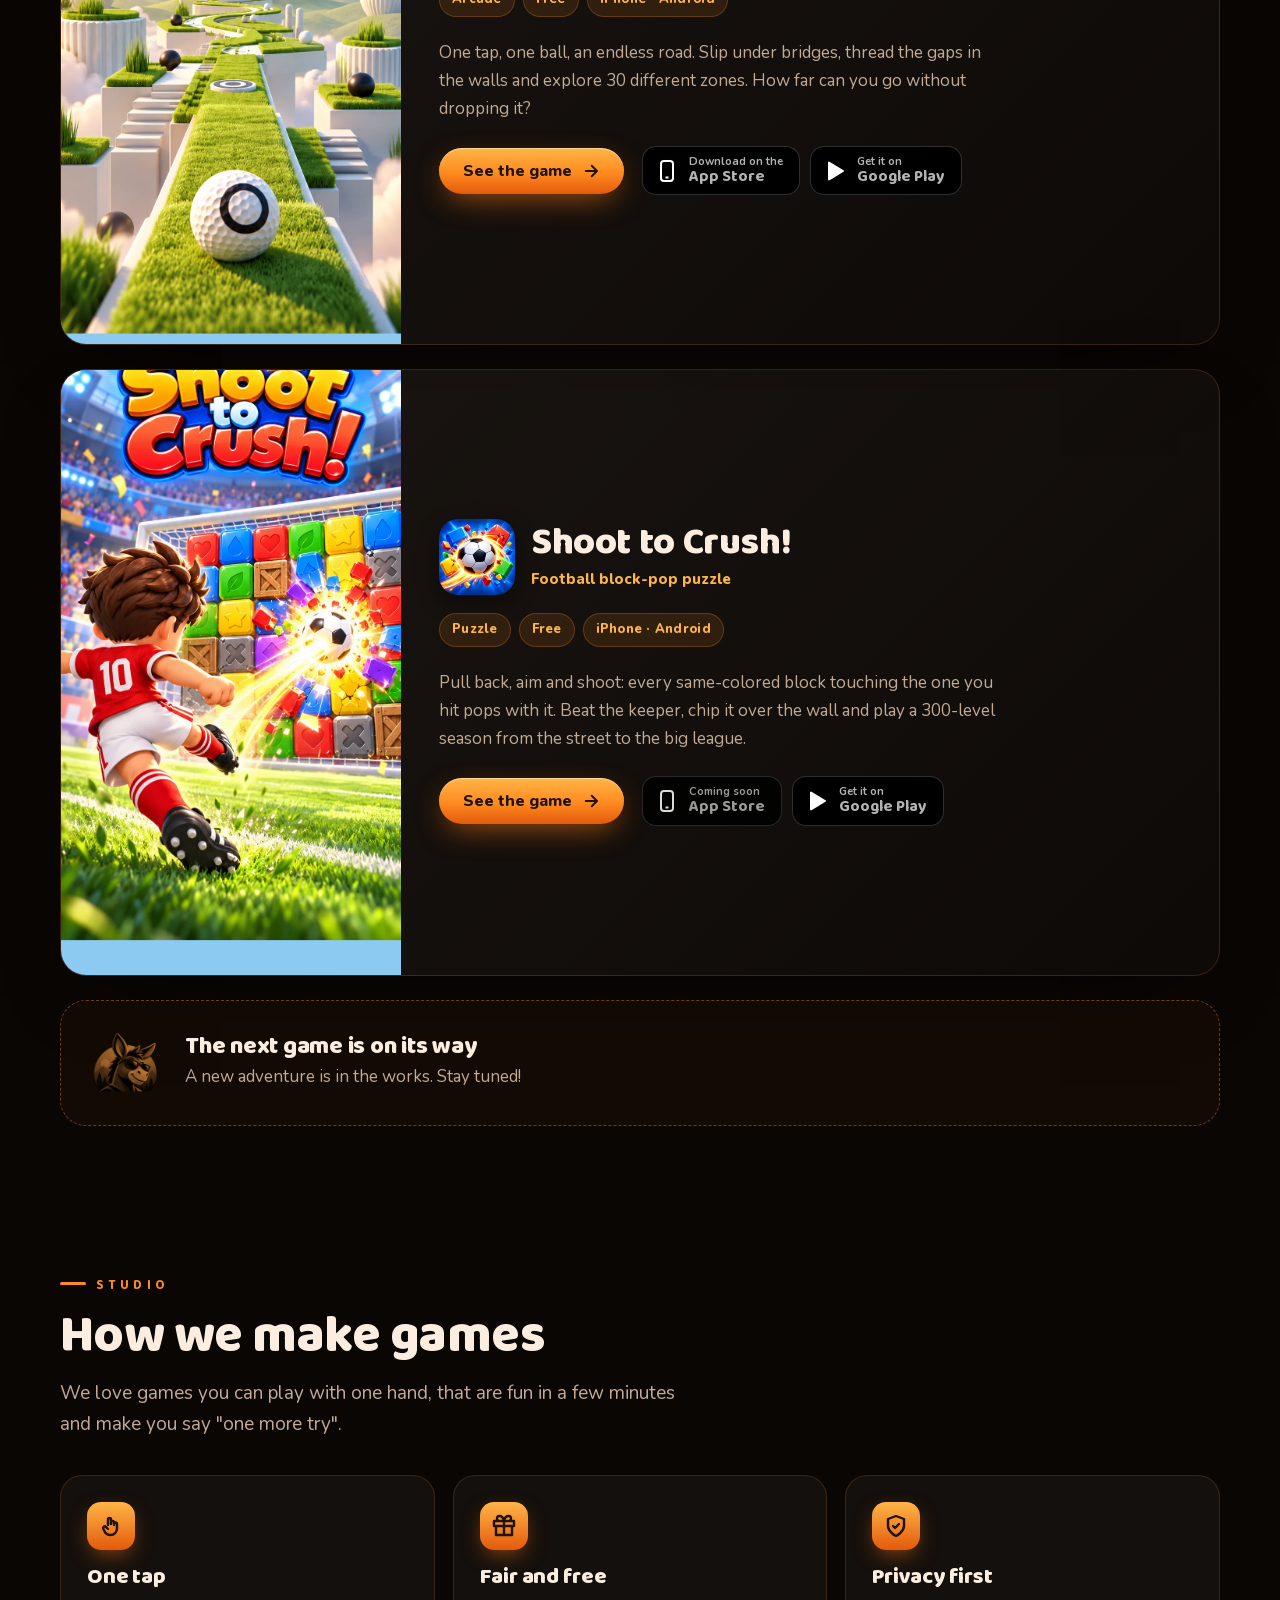
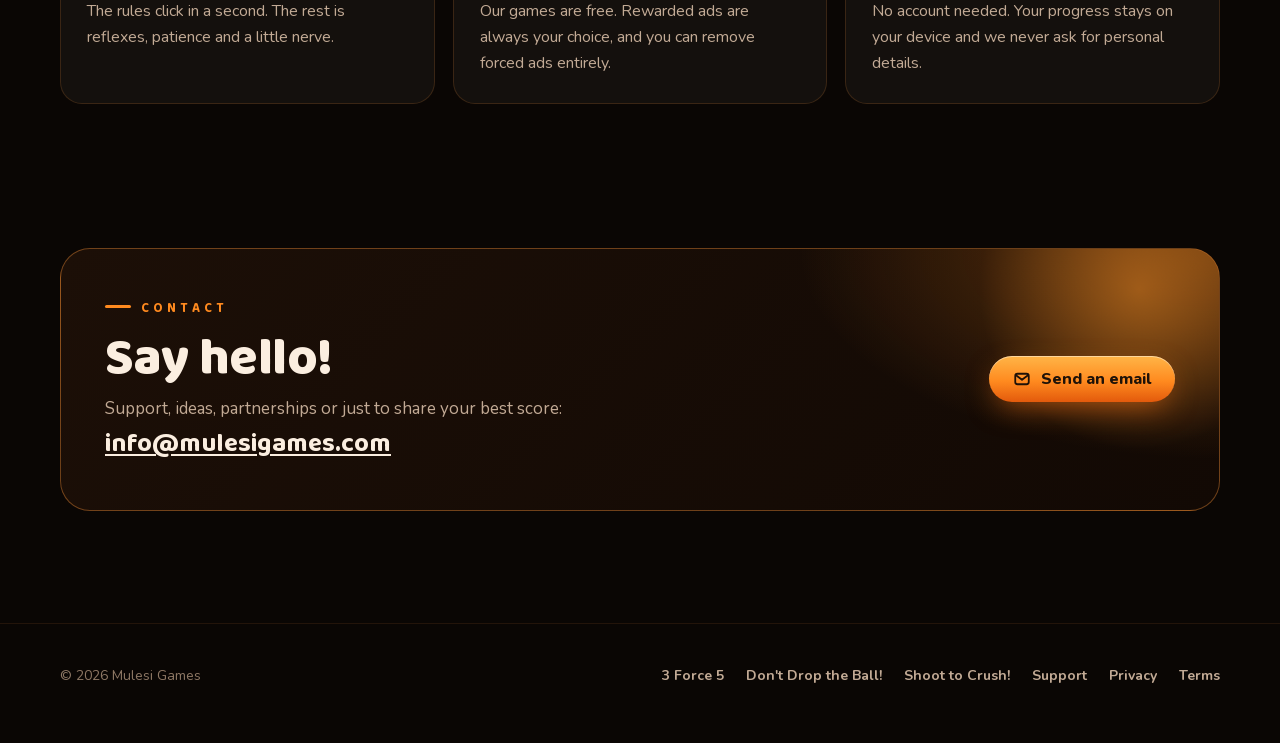
==== commit d8693206: "Home: 3 Force 5 first (cards and footer); fix Shoot to Crush store buttons (App Store 'coming soon' " ====
--- a/index.html
+++ b/index.html
@@ -65,6 +65,42 @@
 
     <div class="games">
       <article class="game" data-reveal>
+        <a class="art" href="/threeforcefive/" aria-label="3 Force 5">
+          <img data-parallax="-0.04" src="/threeforcefive/img/splash.webp" alt="" width="941" height="1672" loading="lazy">
+        </a>
+        <div class="info">
+          <div class="head">
+            <img src="/threeforcefive/img/icon.webp" alt="" width="76" height="76" loading="lazy">
+            <div>
+              <h3>3 Force 5</h3>
+              <div class="tag"><span data-l="tr">Bir kart daha?</span><span data-l="en">One more card?</span></div>
+            </div>
+          </div>
+          <ul class="chips">
+            <li><span data-l="tr">Kart oyunu</span><span data-l="en">Card game</span></li>
+            <li><span data-l="tr">Ücretsiz</span><span data-l="en">Free</span></li>
+            <li>iPhone · Android</li>
+          </ul>
+          <p data-l="tr">İskambil kartları, iki zar ve bir yazı-tura parası tek bir hızlı cesaret ve strateji oyununda. Kartlarını diz, puanını büyüt; ama aynı sayıyı ikinci kez çekersen patlarsın!</p>
+          <p data-l="en">Playing cards, two dice and a coin flip in one quick game of nerve and strategy. Build your row and grow your score, but draw the same number twice and you bust!</p>
+          <div class="actions">
+            <a class="btn btn-hot" href="/threeforcefive/"><span data-l="tr">Oyunu keşfet</span><span data-l="en">See the game</span>
+              <svg viewBox="0 0 24 24" fill="none" stroke="currentColor" stroke-width="2.6" stroke-linecap="round" stroke-linejoin="round" aria-hidden="true"><path d="M5 12h14M13 5l7 7-7 7"/></svg></a>
+            <div class="stores">
+              <a class="store" href="https://apps.apple.com/app/id6828114107" target="_blank" rel="noopener" aria-label="3 Force 5 App Store">
+                <svg viewBox="0 0 24 24" fill="none" stroke="currentColor" stroke-width="2" aria-hidden="true"><rect x="6" y="2" width="12" height="20" rx="3"/><path d="M10.5 18.5h3"/></svg>
+                <span><span data-l="tr">Hemen indir</span><span data-l="en">Download on the</span><b>App Store</b></span>
+              </a>
+              <span class="store soon">
+                <svg viewBox="0 0 24 24" aria-hidden="true"><path fill="currentColor" d="M5 3.5v17a1 1 0 0 0 1.5.87l14-8.5a1 1 0 0 0 0-1.74l-14-8.5A1 1 0 0 0 5 3.5z"/></svg>
+                <span><span data-l="tr">Yakında</span><span data-l="en">Coming soon</span><b>Google Play</b></span>
+              </span>
+            </div>
+          </div>
+        </div>
+      </article>
+
+      <article class="game" data-reveal>
         <a class="art" href="/dontdrop/" aria-label="Don't Drop the Ball!">
           <img data-parallax="-0.04" src="/dontdrop/img/splash.webp" alt="" width="941" height="1672" loading="lazy">
         </a>
@@ -123,50 +159,14 @@
             <a class="btn btn-hot" href="/shoottocrush/"><span data-l="tr">Oyunu keşfet</span><span data-l="en">See the game</span>
               <svg viewBox="0 0 24 24" fill="none" stroke="currentColor" stroke-width="2.6" stroke-linecap="round" stroke-linejoin="round" aria-hidden="true"><path d="M5 12h14M13 5l7 7-7 7"/></svg></a>
             <div class="stores">
-              <a class="store" href="https://play.google.com/store/apps/details?id=com.mulesigames.shoottocrush" target="_blank" rel="noopener" aria-label="Shoot to Crush! Google Play">
+              <span class="store soon">
                 <svg viewBox="0 0 24 24" fill="none" stroke="currentColor" stroke-width="2" aria-hidden="true"><rect x="6" y="2" width="12" height="20" rx="3"/><path d="M10.5 18.5h3"/></svg>
                 <span><span data-l="tr">Yakında</span><span data-l="en">Coming soon</span><b>App Store</b></span>
               </span>
-              <span class="store soon">
+              <a class="store" href="https://play.google.com/store/apps/details?id=com.mulesigames.shoottocrush" target="_blank" rel="noopener" aria-label="Shoot to Crush! Google Play">
                 <svg viewBox="0 0 24 24" aria-hidden="true"><path fill="currentColor" d="M5 3.5v17a1 1 0 0 0 1.5.87l14-8.5a1 1 0 0 0 0-1.74l-14-8.5A1 1 0 0 0 5 3.5z"/></svg>
                 <span><span data-l="tr">Hemen indir</span><span data-l="en">Get it on</span><b>Google Play</b></span>
               </a>
-            </div>
-          </div>
-        </div>
-      </article>
-
-      <article class="game" data-reveal>
-        <a class="art" href="/threeforcefive/" aria-label="3 Force 5">
-          <img data-parallax="-0.04" src="/threeforcefive/img/splash.webp" alt="" width="941" height="1672" loading="lazy">
-        </a>
-        <div class="info">
-          <div class="head">
-            <img src="/threeforcefive/img/icon.webp" alt="" width="76" height="76" loading="lazy">
-            <div>
-              <h3>3 Force 5</h3>
-              <div class="tag"><span data-l="tr">Bir kart daha?</span><span data-l="en">One more card?</span></div>
-            </div>
-          </div>
-          <ul class="chips">
-            <li><span data-l="tr">Kart oyunu</span><span data-l="en">Card game</span></li>
-            <li><span data-l="tr">Ücretsiz</span><span data-l="en">Free</span></li>
-            <li>iPhone · Android</li>
-          </ul>
-          <p data-l="tr">İskambil kartları, iki zar ve bir yazı-tura parası tek bir hızlı cesaret ve strateji oyununda. Kartlarını diz, puanını büyüt; ama aynı sayıyı ikinci kez çekersen patlarsın!</p>
-          <p data-l="en">Playing cards, two dice and a coin flip in one quick game of nerve and strategy. Build your row and grow your score, but draw the same number twice and you bust!</p>
-          <div class="actions">
-            <a class="btn btn-hot" href="/threeforcefive/"><span data-l="tr">Oyunu keşfet</span><span data-l="en">See the game</span>
-              <svg viewBox="0 0 24 24" fill="none" stroke="currentColor" stroke-width="2.6" stroke-linecap="round" stroke-linejoin="round" aria-hidden="true"><path d="M5 12h14M13 5l7 7-7 7"/></svg></a>
-            <div class="stores">
-              <a class="store" href="https://apps.apple.com/app/id6828114107" target="_blank" rel="noopener" aria-label="3 Force 5 App Store">
-                <svg viewBox="0 0 24 24" fill="none" stroke="currentColor" stroke-width="2" aria-hidden="true"><rect x="6" y="2" width="12" height="20" rx="3"/><path d="M10.5 18.5h3"/></svg>
-                <span><span data-l="tr">Hemen indir</span><span data-l="en">Download on the</span><b>App Store</b></span>
-              </a>
-              <span class="store soon">
-                <svg viewBox="0 0 24 24" aria-hidden="true"><path fill="currentColor" d="M5 3.5v17a1 1 0 0 0 1.5.87l14-8.5a1 1 0 0 0 0-1.74l-14-8.5A1 1 0 0 0 5 3.5z"/></svg>
-                <span><span data-l="tr">Yakında</span><span data-l="en">Coming soon</span><b>Google Play</b></span>
-              </span>
             </div>
           </div>
         </div>
@@ -237,9 +237,9 @@
   <div class="wrap">
     <span>© <span data-year>2026</span> Mulesi Games</span>
     <div class="links">
+      <a href="/threeforcefive/">3 Force 5</a>
       <a href="/dontdrop/">Don't Drop the Ball!</a>
       <a href="/shoottocrush/">Shoot to Crush!</a>
-      <a href="/threeforcefive/">3 Force 5</a>
       <a href="/dontdrop/#support"><span data-l="tr">Destek</span><span data-l="en">Support</span></a>
       <a href="/dontdrop/privacy/"><span data-l="tr">Gizlilik</span><span data-l="en">Privacy</span></a>
       <a href="/terms/"><span data-l="tr">Kullanım koşulları</span><span data-l="en">Terms</span></a>
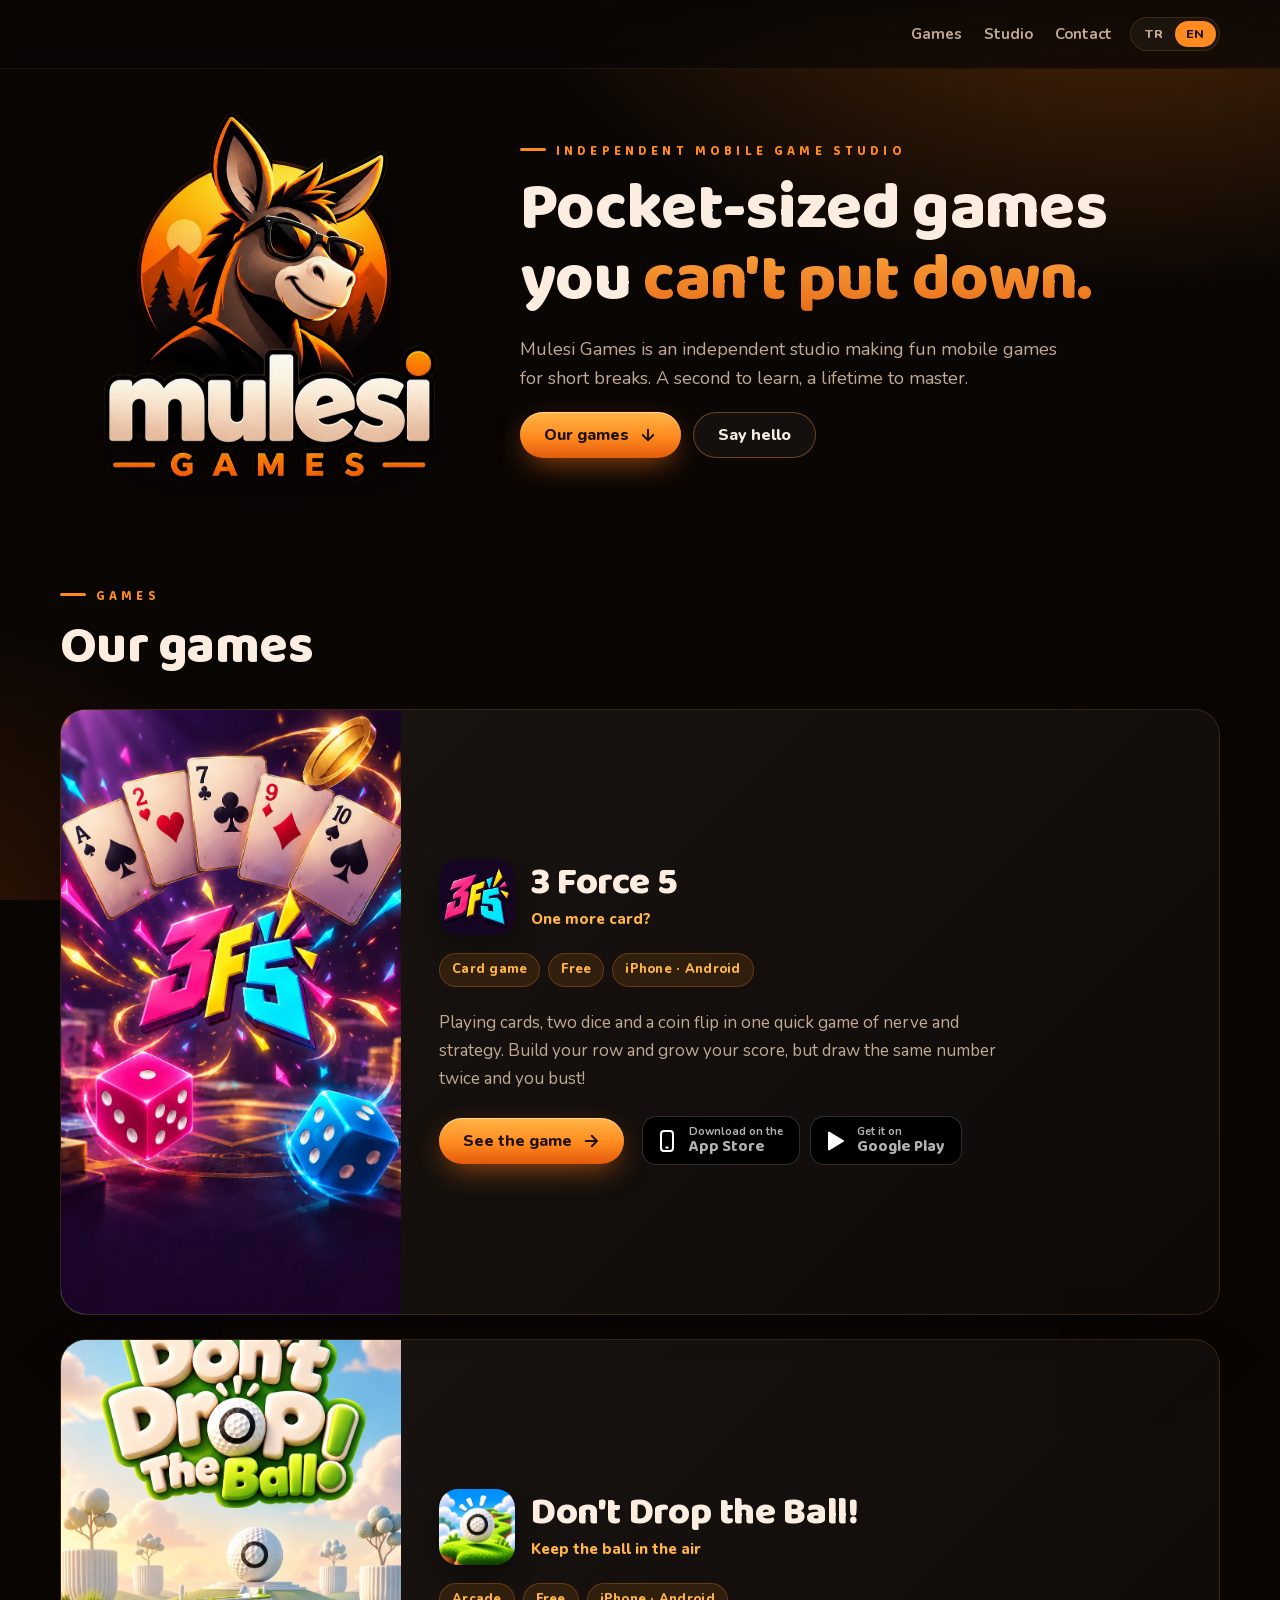
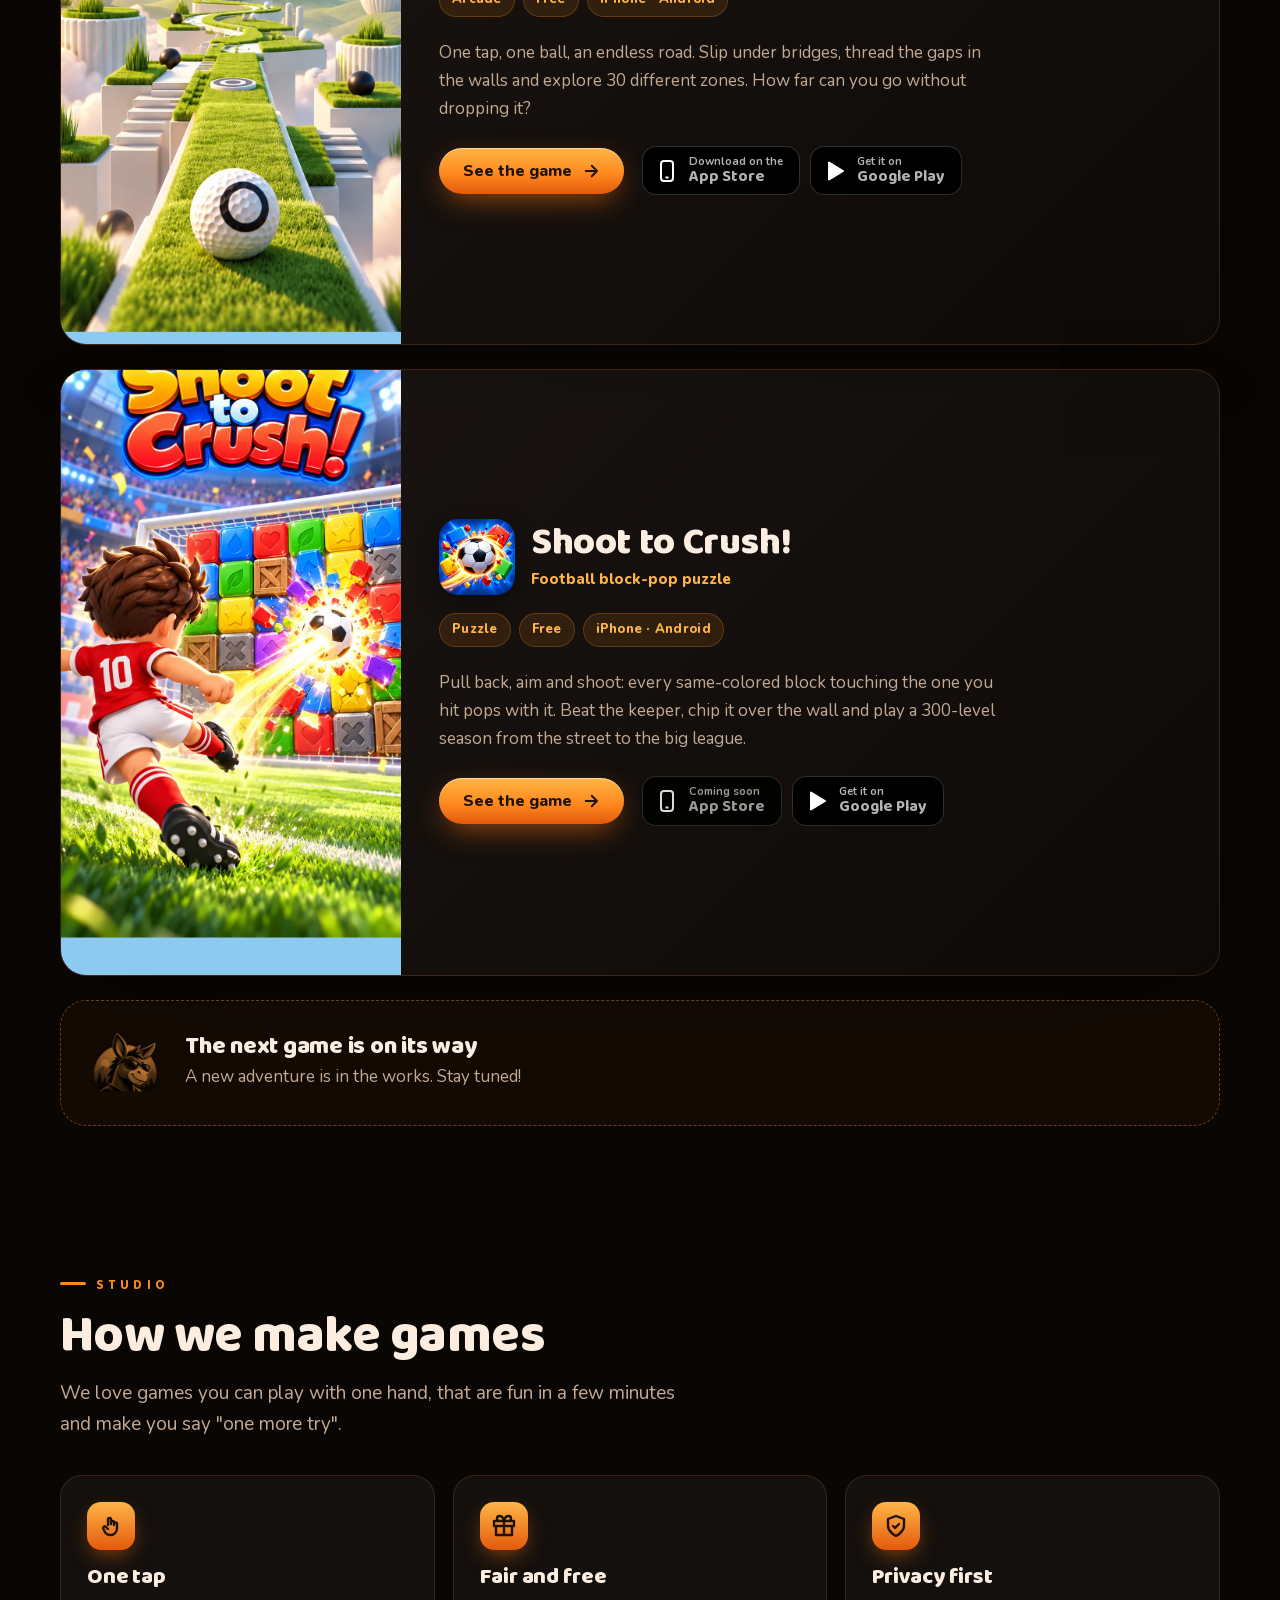
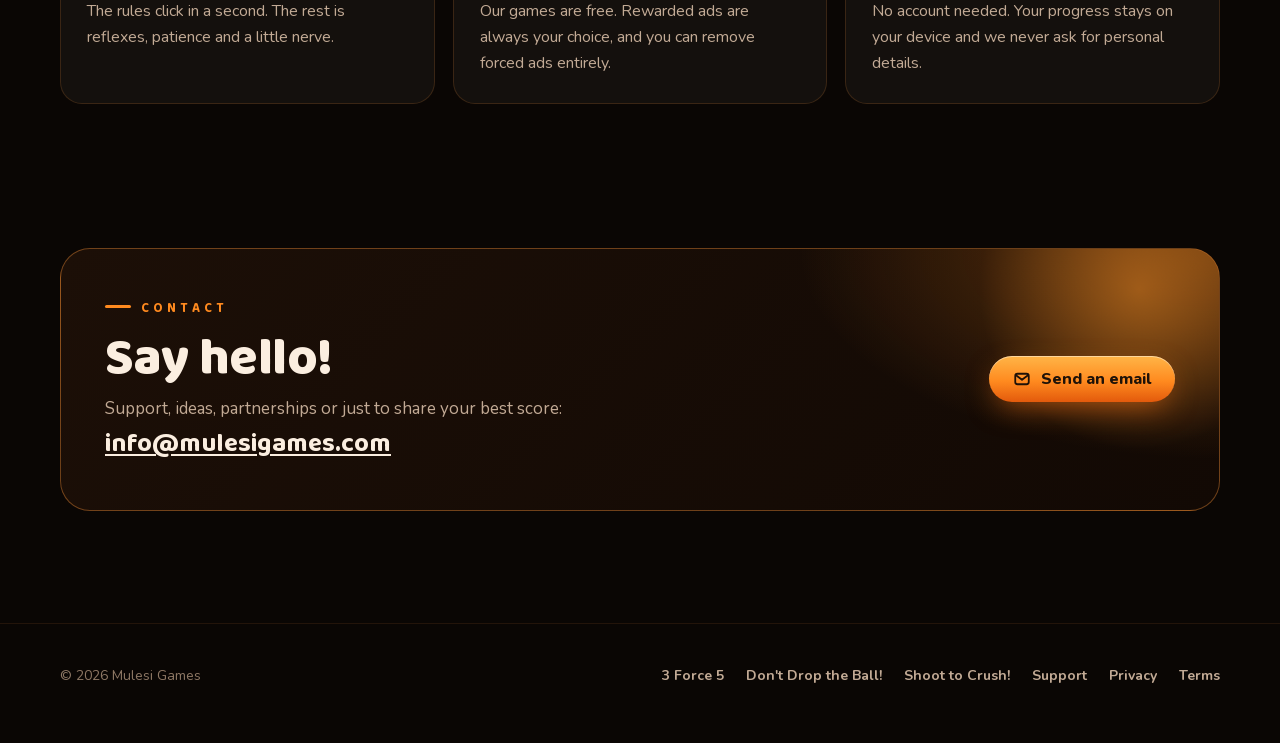
==== commit ca9925ae: "3 Force 5 is live on Google Play: Play buttons on the home card and the game page" ====
--- a/index.html
+++ b/index.html
@@ -91,10 +91,10 @@
                 <svg viewBox="0 0 24 24" fill="none" stroke="currentColor" stroke-width="2" aria-hidden="true"><rect x="6" y="2" width="12" height="20" rx="3"/><path d="M10.5 18.5h3"/></svg>
                 <span><span data-l="tr">Hemen indir</span><span data-l="en">Download on the</span><b>App Store</b></span>
               </a>
-              <span class="store soon">
+              <a class="store" href="https://play.google.com/store/apps/details?id=com.mulesigames.threeforcefive" target="_blank" rel="noopener" aria-label="3 Force 5 Google Play">
                 <svg viewBox="0 0 24 24" aria-hidden="true"><path fill="currentColor" d="M5 3.5v17a1 1 0 0 0 1.5.87l14-8.5a1 1 0 0 0 0-1.74l-14-8.5A1 1 0 0 0 5 3.5z"/></svg>
-                <span><span data-l="tr">Yakında</span><span data-l="en">Coming soon</span><b>Google Play</b></span>
-              </span>
+                <span><span data-l="tr">Hemen indir</span><span data-l="en">Get it on</span><b>Google Play</b></span>
+              </a>
             </div>
           </div>
         </div>
